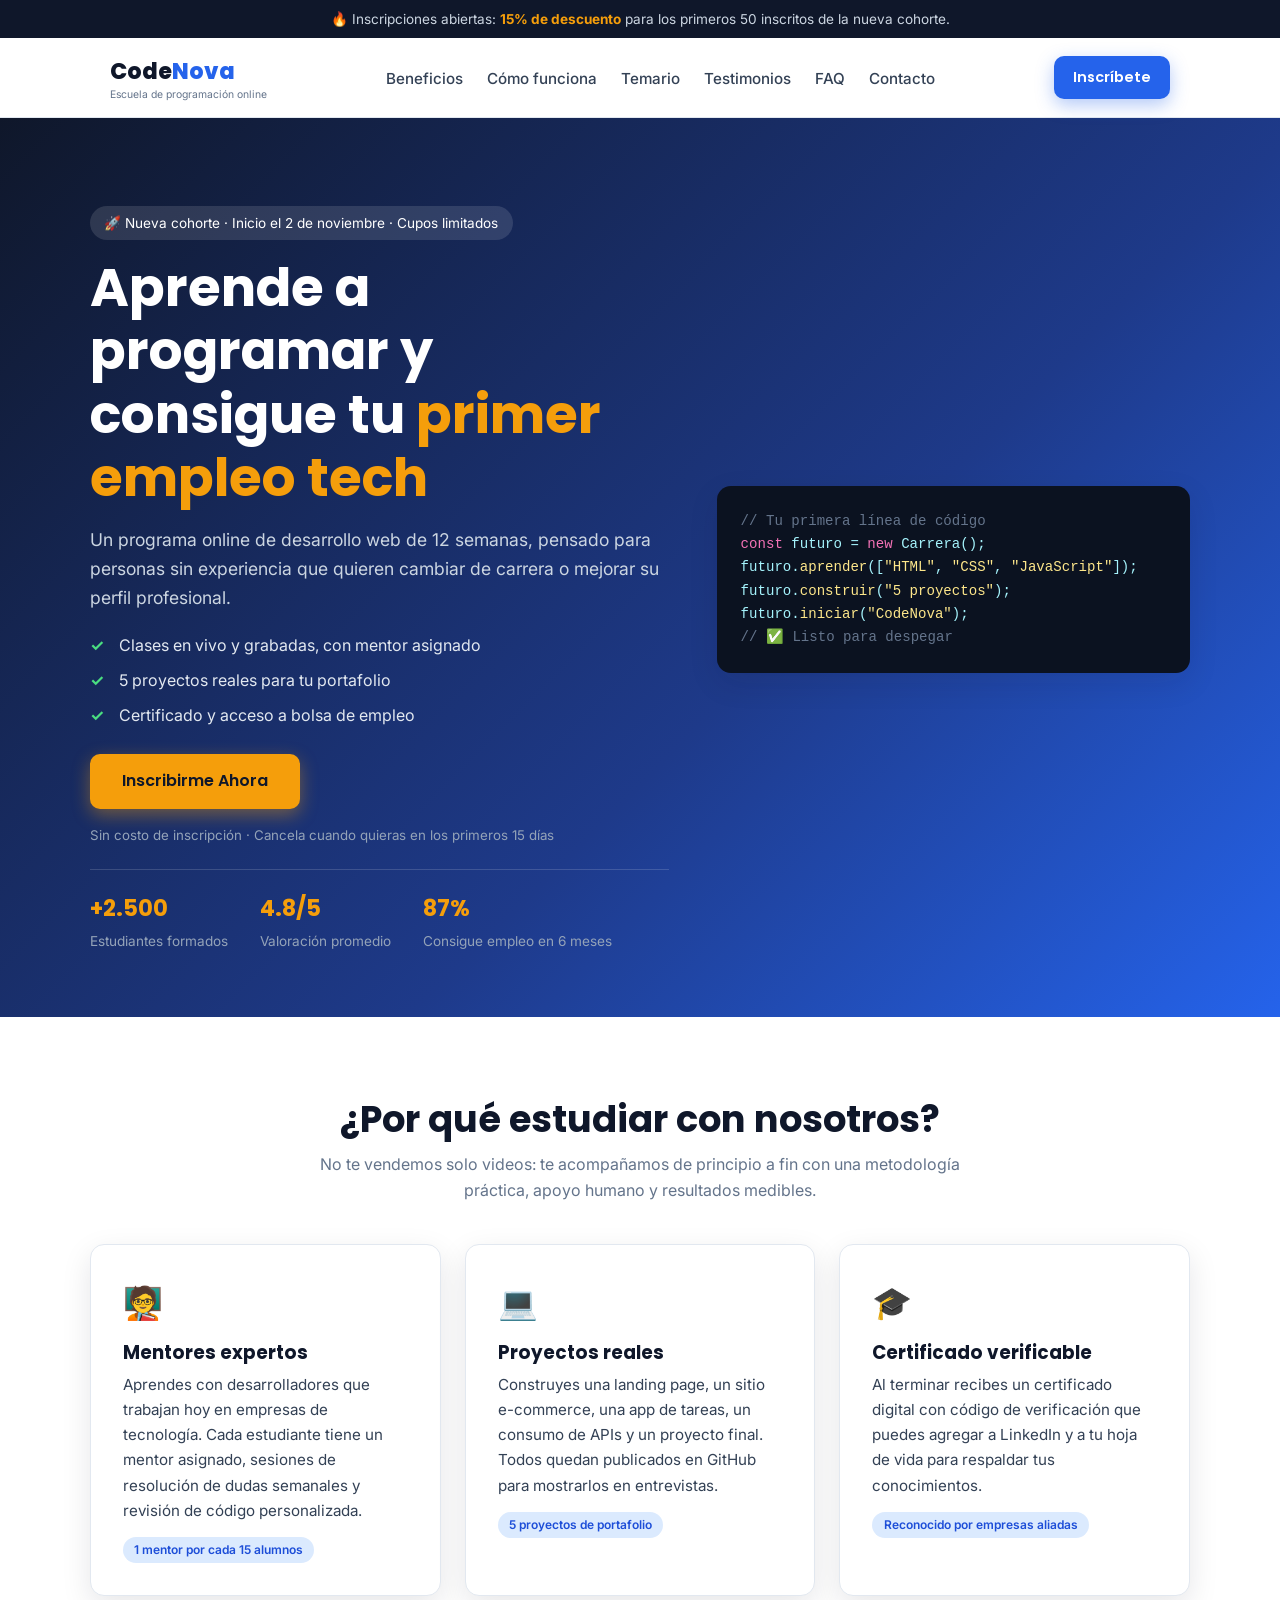
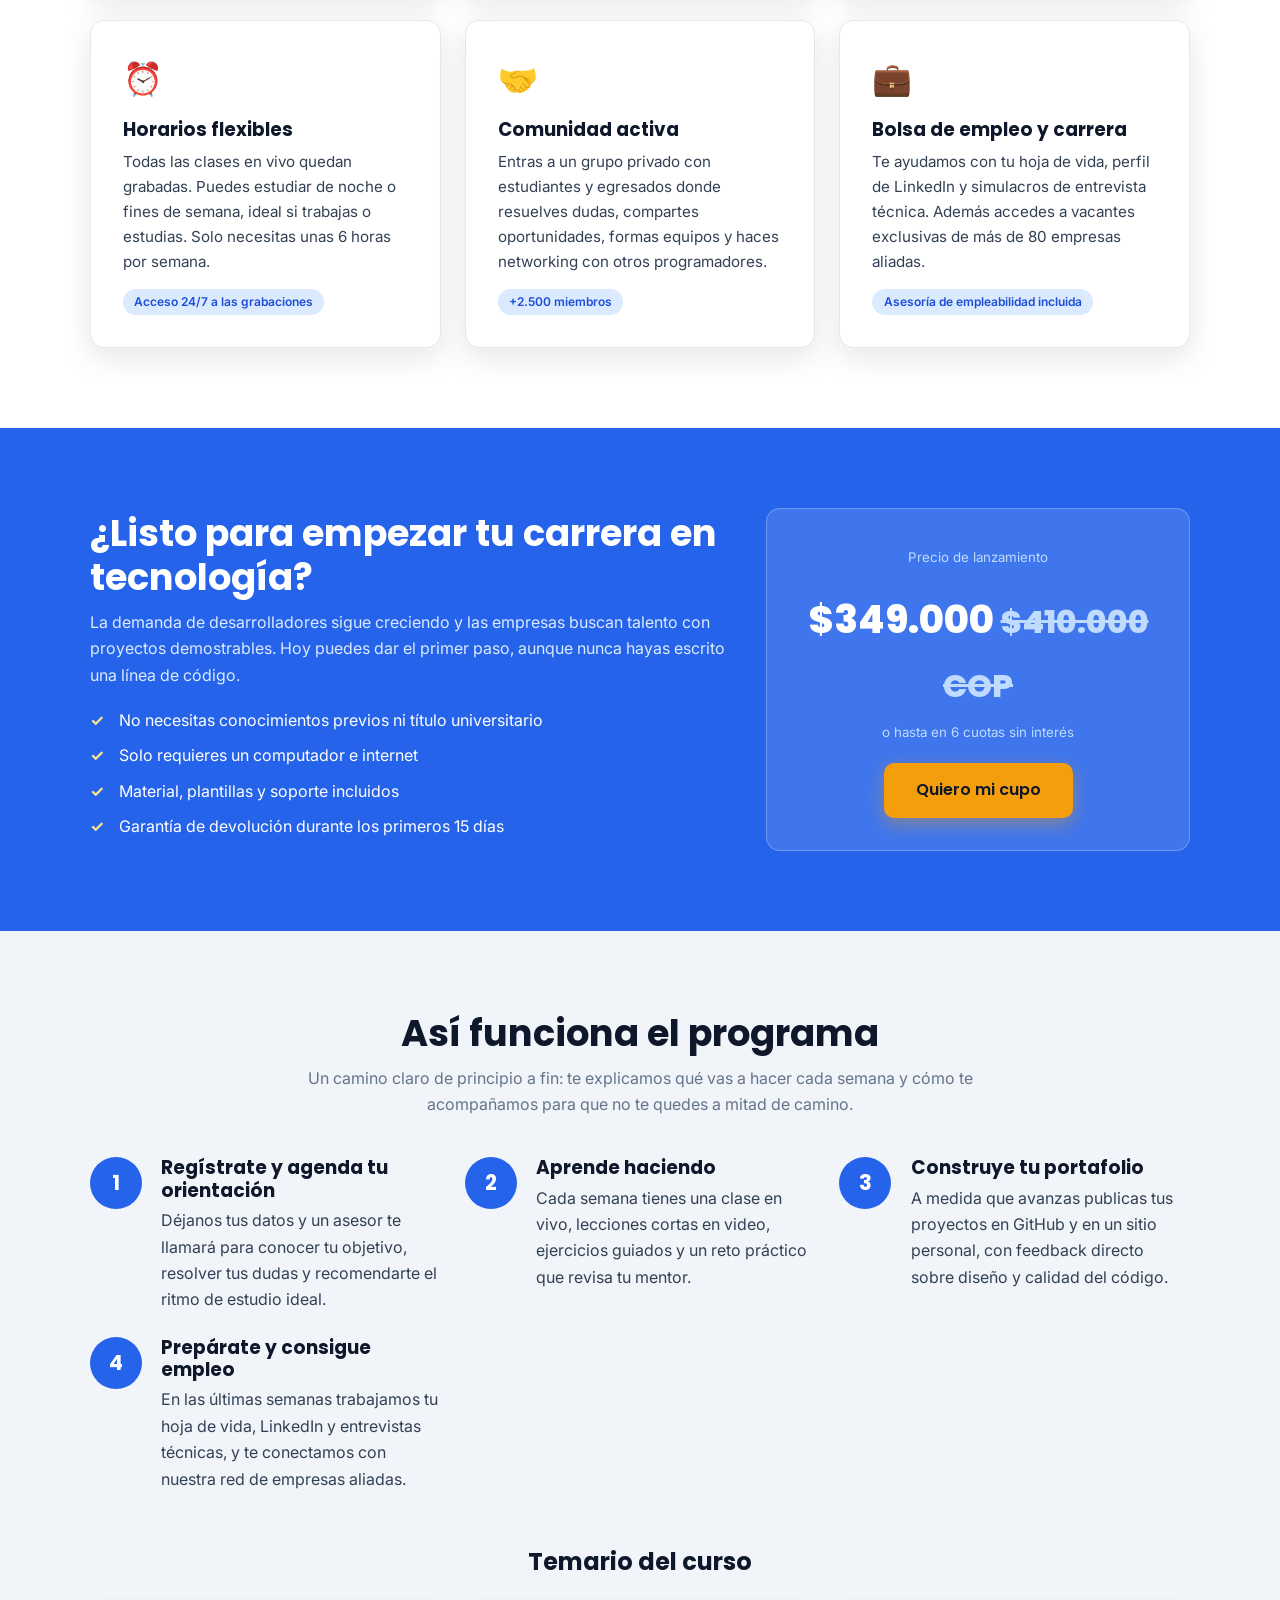
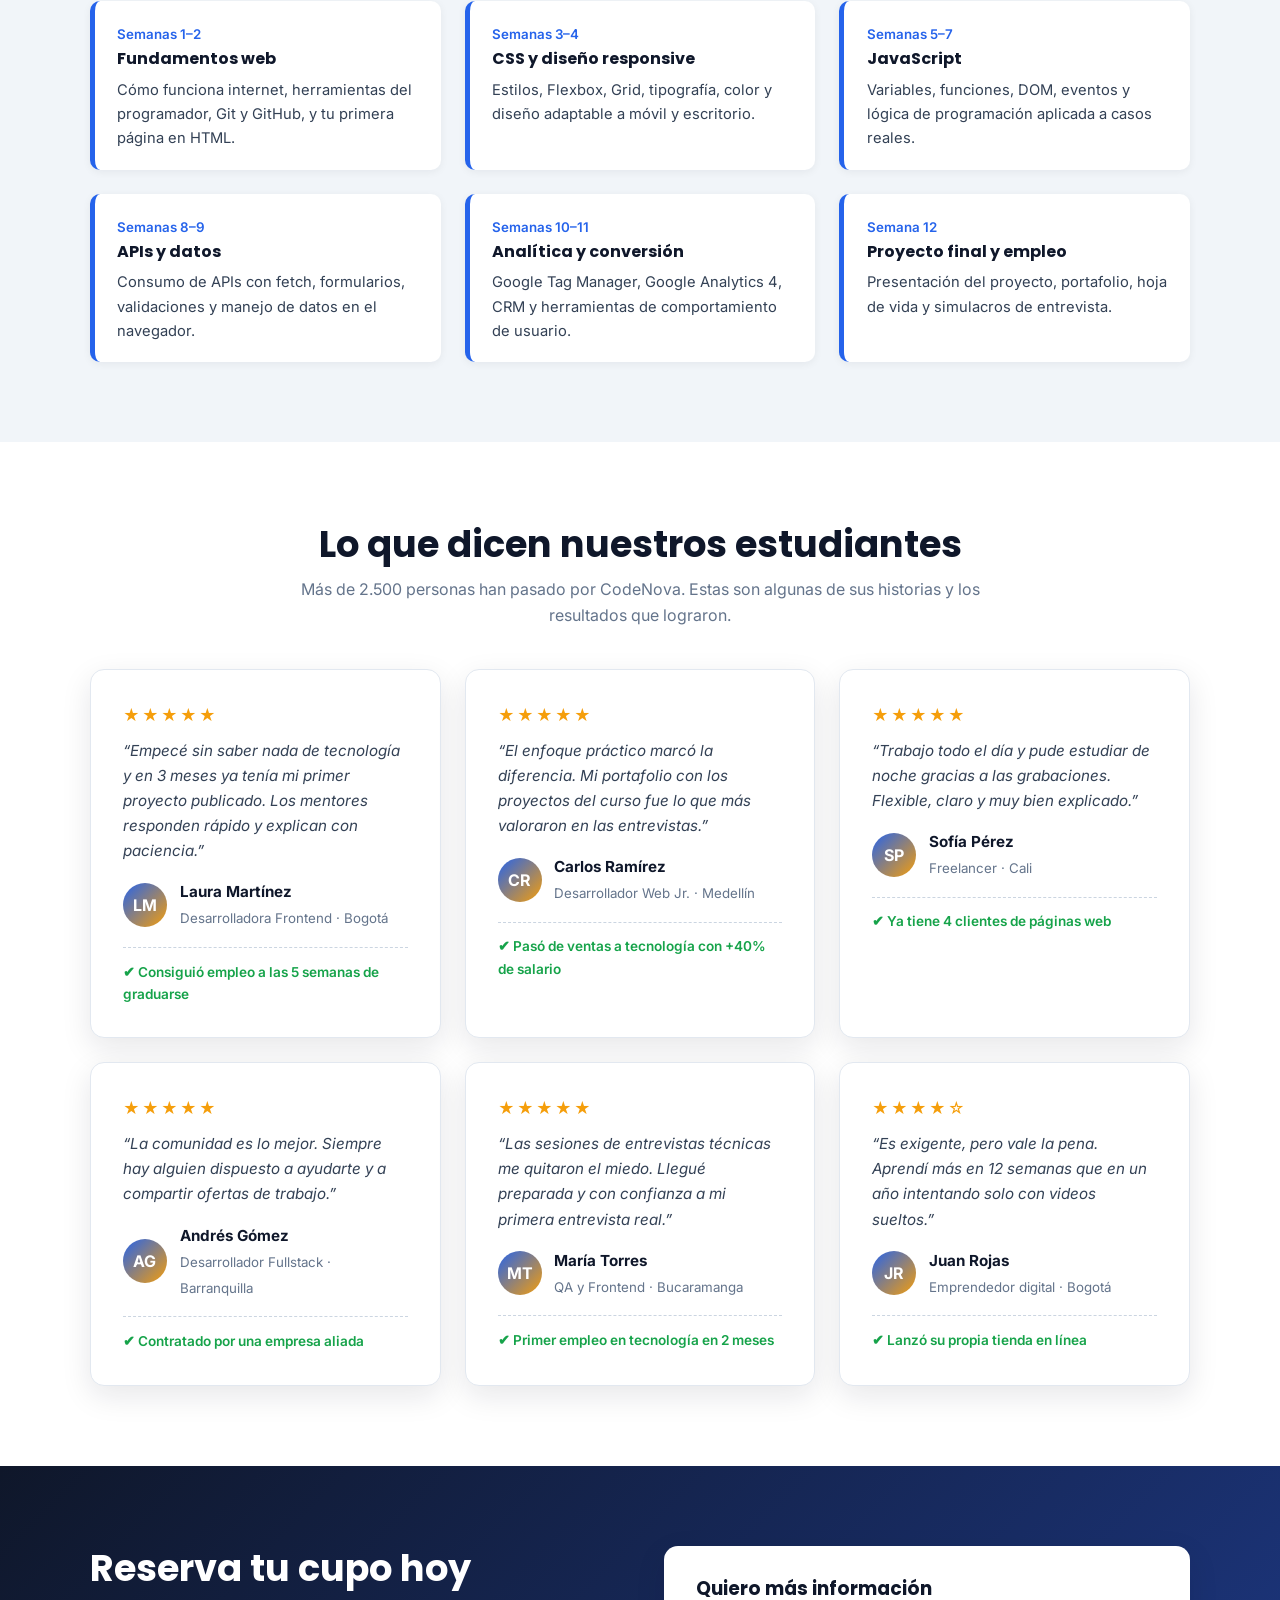
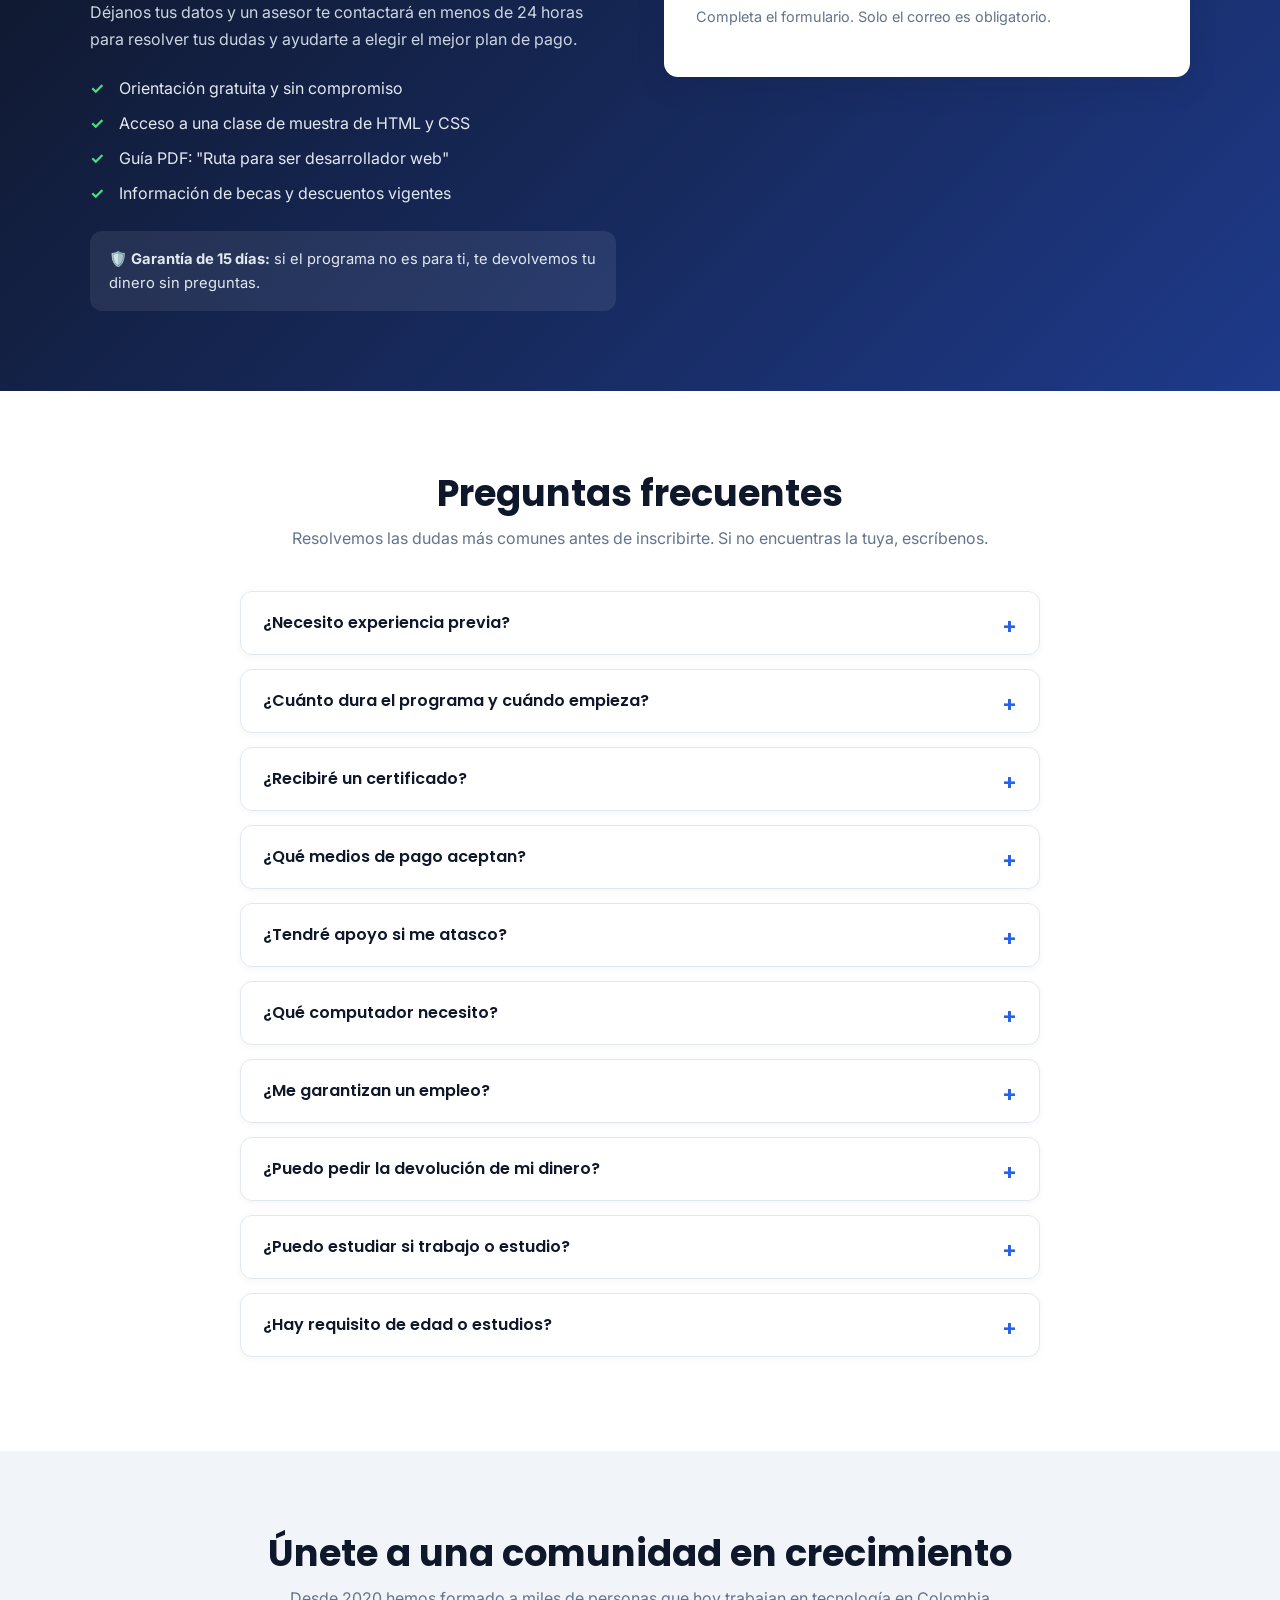
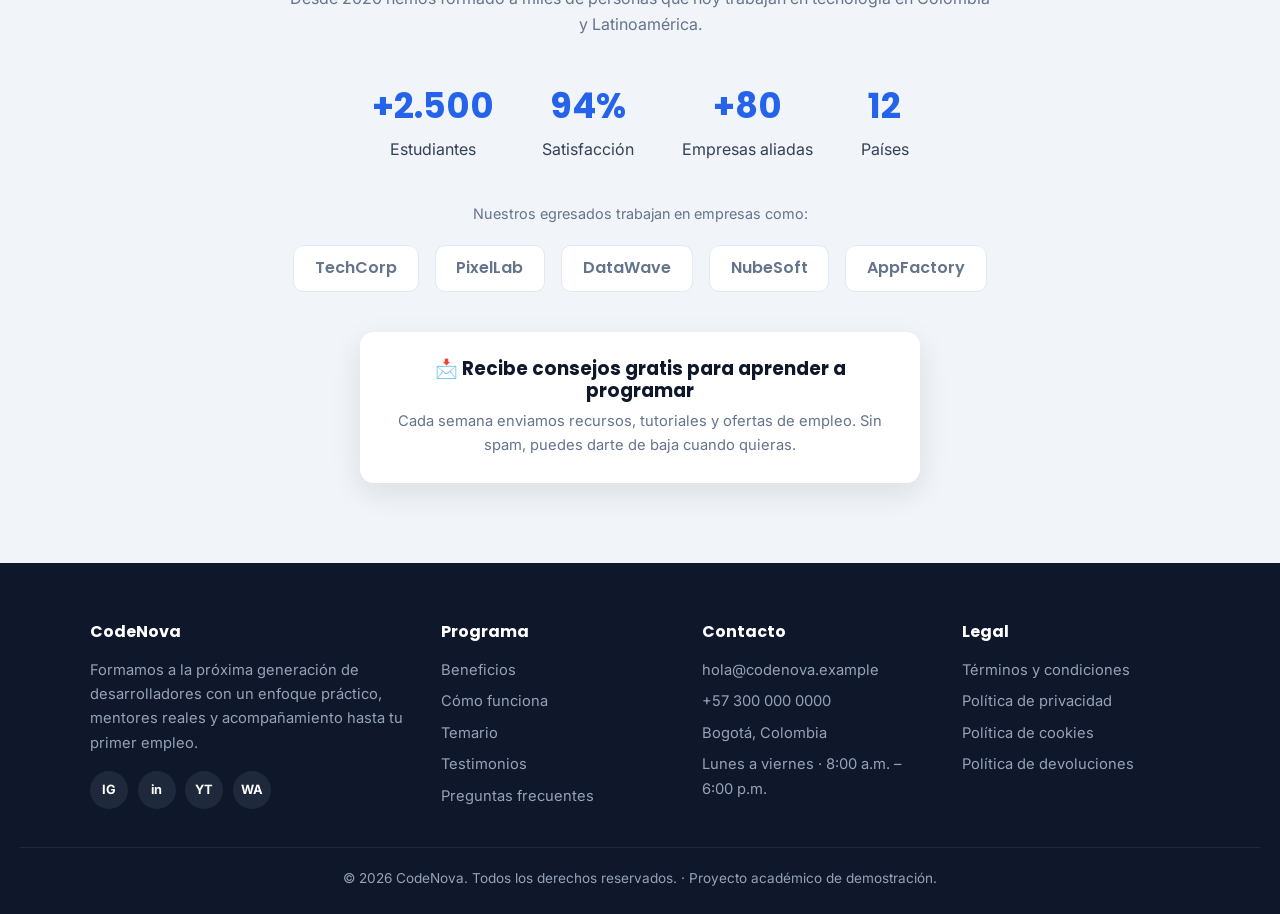
==== index.html @ d142eb0a "Base" ====
<!DOCTYPE html>
<html lang="es">
<head>
  <!-- 1) GTM: pega aquí el bloque <script> de Google Tag Manager (lo más alto del <head>) -->
  <!-- Google Tag Manager -->
  <script>(function(w,d,s,l,i){w[l]=w[l]||[];w[l].push({'gtm.start':
  new Date().getTime(),event:'gtm.js'});var f=d.getElementsByTagName(s)[0],
  j=d.createElement(s),dl=l!='dataLayer'?'&l='+l:'';j.async=true;j.src=
  'https://www.googletagmanager.com/gtm.js?id='+i+dl;f.parentNode.insertBefore(j,f);
  })(window,document,'script','dataLayer','GTM-XXXXXXX');</script>
  <!-- End Google Tag Manager -->

  <meta charset="UTF-8">
  <meta name="viewport" content="width=device-width, initial-scale=1.0">
  <title>CodeNova | Aprende a programar desde cero</title>
  <meta name="description" content="Curso online de programación web de 12 semanas con proyectos reales, mentores en vivo, certificado y bolsa de empleo. Inscríbete hoy.">
  <link rel="preconnect" href="https://fonts.googleapis.com">
  <link rel="preconnect" href="https://fonts.gstatic.com" crossorigin>
  <link href="https://fonts.googleapis.com/css2?family=Poppins:wght@400;600;700;800&family=Inter:wght@400;500&display=swap" rel="stylesheet">

  <link rel="stylesheet" href="css/style.css">
</head>
<body>
  <!-- 2) GTM: pega aquí el bloque <noscript> justo después de abrir <body> -->
  <!-- Google Tag Manager (noscript) -->
  <noscript><iframe src="https://www.googletagmanager.com/ns.html?id=GTM-XXXXXXX"
  height="0" width="0" style="display:none;visibility:hidden"></iframe></noscript>
  <!-- End Google Tag Manager (noscript) -->

  <div class="topbar">🔥 Inscripciones abiertas: <b>15% de descuento</b> para los primeros 50 inscritos de la nueva cohorte.</div>

  <!-- ============ 1. HEADER ============ -->
  <header>
    <div class="nav">
      <a href="#inicio" class="logo">Code<span>Nova</span><small>Escuela de programación online</small></a>
      <nav aria-label="Principal">
        <ul>
          <li><a href="#beneficios" data-nav="beneficios">Beneficios</a></li>
          <li><a href="#como-funciona" data-nav="como-funciona">Cómo funciona</a></li>
          <li><a href="#temario" data-nav="temario">Temario</a></li>
          <li><a href="#testimonios" data-nav="testimonios">Testimonios</a></li>
          <li><a href="#faq" data-nav="faq">FAQ</a></li>
          <li><a href="#contacto" data-nav="contacto">Contacto</a></li>
        </ul>
      </nav>
      <a href="#registro" class="btn" style="padding:.6rem 1.2rem;font-size:.9rem" data-nav="header-cta">Inscríbete</a>
    </div>
  </header>

  <main>
    <!-- ============ 2. HERO ============ -->
    <section class="hero" id="inicio">
      <div class="container">
        <div>
          <span class="badge">🚀 Nueva cohorte · Inicio el 2 de noviembre · Cupos limitados</span>
          <h1>Aprende a programar y consigue tu <em>primer empleo tech</em></h1>
          <p>Un programa online de desarrollo web de 12 semanas, pensado para personas sin experiencia que quieren cambiar de carrera o mejorar su perfil profesional.</p>
          <ul class="checks">
            <li>Clases en vivo y grabadas, con mentor asignado</li>
            <li>5 proyectos reales para tu portafolio</li>
            <li>Certificado y acceso a bolsa de empleo</li>
          </ul>
          <div class="hero-actions">
            <a href="#registro" id="btn-cta-principal" class="btn alt">Inscribirme Ahora</a>
            <small>Sin costo de inscripción · Cancela cuando quieras en los primeros 15 días</small>
          </div>
          <div class="hero-stats">
            <div><b>+2.500</b><span>Estudiantes formados</span></div>
            <div><b>4.8/5</b><span>Valoración promedio</span></div>
            <div><b>87%</b><span>Consigue empleo en 6 meses</span></div>
          </div>
        </div>
        <div class="code-card" aria-hidden="true">
          <span class="c">// Tu primera línea de código</span><br>
          <span class="k">const</span> futuro = <span class="k">new</span> Carrera();<br>
          futuro.<span class="s">aprender</span>([<span class="s">"HTML"</span>, <span class="s">"CSS"</span>, <span class="s">"JavaScript"</span>]);<br>
          futuro.<span class="s">construir</span>(<span class="s">"5 proyectos"</span>);<br>
          futuro.<span class="s">iniciar</span>(<span class="s">"CodeNova"</span>);<br>
          <span class="c">// ✅ Listo para despegar</span>
        </div>
      </div>
    </section>

    <!-- ============ 3. BENEFICIOS ============ -->
    <section id="beneficios">
      <div class="container">
        <h2>¿Por qué estudiar con nosotros?</h2>
        <p class="sub">No te vendemos solo videos: te acompañamos de principio a fin con una metodología práctica, apoyo humano y resultados medibles.</p>
        <div class="grid g3">
          <div class="card"><div class="ico">🧑‍🏫</div><h3>Mentores expertos</h3><p>Aprendes con desarrolladores que trabajan hoy en empresas de tecnología. Cada estudiante tiene un mentor asignado, sesiones de resolución de dudas semanales y revisión de código personalizada.</p><span class="tag">1 mentor por cada 15 alumnos</span></div>
          <div class="card"><div class="ico">💻</div><h3>Proyectos reales</h3><p>Construyes una landing page, un sitio e-commerce, una app de tareas, un consumo de APIs y un proyecto final. Todos quedan publicados en GitHub para mostrarlos en entrevistas.</p><span class="tag">5 proyectos de portafolio</span></div>
          <div class="card"><div class="ico">🎓</div><h3>Certificado verificable</h3><p>Al terminar recibes un certificado digital con código de verificación que puedes agregar a LinkedIn y a tu hoja de vida para respaldar tus conocimientos.</p><span class="tag">Reconocido por empresas aliadas</span></div>
          <div class="card"><div class="ico">⏰</div><h3>Horarios flexibles</h3><p>Todas las clases en vivo quedan grabadas. Puedes estudiar de noche o fines de semana, ideal si trabajas o estudias. Solo necesitas unas 6 horas por semana.</p><span class="tag">Acceso 24/7 a las grabaciones</span></div>
          <div class="card"><div class="ico">🤝</div><h3>Comunidad activa</h3><p>Entras a un grupo privado con estudiantes y egresados donde resuelves dudas, compartes oportunidades, formas equipos y haces networking con otros programadores.</p><span class="tag">+2.500 miembros</span></div>
          <div class="card"><div class="ico">💼</div><h3>Bolsa de empleo y carrera</h3><p>Te ayudamos con tu hoja de vida, perfil de LinkedIn y simulacros de entrevista técnica. Además accedes a vacantes exclusivas de más de 80 empresas aliadas.</p><span class="tag">Asesoría de empleabilidad incluida</span></div>
        </div>
      </div>
    </section>

    <!-- ============ 4. CTA ============ -->
    <section class="cta" id="cta-1">
      <div class="container">
        <div>
          <h2>¿Listo para empezar tu carrera en tecnología?</h2>
          <p>La demanda de desarrolladores sigue creciendo y las empresas buscan talento con proyectos demostrables. Hoy puedes dar el primer paso, aunque nunca hayas escrito una línea de código.</p>
          <ul class="checks">
            <li>No necesitas conocimientos previos ni título universitario</li>
            <li>Solo requieres un computador e internet</li>
            <li>Material, plantillas y soporte incluidos</li>
            <li>Garantía de devolución durante los primeros 15 días</li>
          </ul>
        </div>
        <div class="cta-box">
          <small>Precio de lanzamiento</small>
          <div class="price">$349.000 <small style="display:inline"><s>$410.000 COP</s></small></div>
          <small>o hasta en 6 cuotas sin interés</small>
          <a href="#registro" id="btn-cta-secundario" class="btn alt">Quiero mi cupo</a>
        </div>
      </div>
    </section>

    <!-- ============ 5. EXPLICACIÓN ============ -->
    <section class="steps" id="como-funciona">
      <div class="container">
        <h2>Así funciona el programa</h2>
        <p class="sub">Un camino claro de principio a fin: te explicamos qué vas a hacer cada semana y cómo te acompañamos para que no te quedes a mitad de camino.</p>
        <div class="grid g2">
          <div class="step"><div class="num">1</div><div><h3>Regístrate y agenda tu orientación</h3><p>Déjanos tus datos y un asesor te llamará para conocer tu objetivo, resolver tus dudas y recomendarte el ritmo de estudio ideal.</p></div></div>
          <div class="step"><div class="num">2</div><div><h3>Aprende haciendo</h3><p>Cada semana tienes una clase en vivo, lecciones cortas en video, ejercicios guiados y un reto práctico que revisa tu mentor.</p></div></div>
          <div class="step"><div class="num">3</div><div><h3>Construye tu portafolio</h3><p>A medida que avanzas publicas tus proyectos en GitHub y en un sitio personal, con feedback directo sobre diseño y calidad del código.</p></div></div>
          <div class="step"><div class="num">4</div><div><h3>Prepárate y consigue empleo</h3><p>En las últimas semanas trabajamos tu hoja de vida, LinkedIn y entrevistas técnicas, y te conectamos con nuestra red de empresas aliadas.</p></div></div>
        </div>

        <div class="temario" id="temario">
          <h3>Temario del curso</h3>
          <div class="grid g3">
            <div class="mod"><small>Semanas 1–2</small><h4>Fundamentos web</h4><p>Cómo funciona internet, herramientas del programador, Git y GitHub, y tu primera página en HTML.</p></div>
            <div class="mod"><small>Semanas 3–4</small><h4>CSS y diseño responsive</h4><p>Estilos, Flexbox, Grid, tipografía, color y diseño adaptable a móvil y escritorio.</p></div>
            <div class="mod"><small>Semanas 5–7</small><h4>JavaScript</h4><p>Variables, funciones, DOM, eventos y lógica de programación aplicada a casos reales.</p></div>
            <div class="mod"><small>Semanas 8–9</small><h4>APIs y datos</h4><p>Consumo de APIs con fetch, formularios, validaciones y manejo de datos en el navegador.</p></div>
            <div class="mod"><small>Semanas 10–11</small><h4>Analítica y conversión</h4><p>Google Tag Manager, Google Analytics 4, CRM y herramientas de comportamiento de usuario.</p></div>
            <div class="mod"><small>Semana 12</small><h4>Proyecto final y empleo</h4><p>Presentación del proyecto, portafolio, hoja de vida y simulacros de entrevista.</p></div>
          </div>
        </div>
      </div>
    </section>

    <!-- ============ 6. TESTIMONIOS ============ -->
    <section id="testimonios">
      <div class="container">
        <h2>Lo que dicen nuestros estudiantes</h2>
        <p class="sub">Más de 2.500 personas han pasado por CodeNova. Estas son algunas de sus historias y los resultados que lograron.</p>
        <div class="grid g3">
          <div class="card"><div class="stars">★★★★★</div><p class="quote">“Empecé sin saber nada de tecnología y en 3 meses ya tenía mi primer proyecto publicado. Los mentores responden rápido y explican con paciencia.”</p>
            <div class="who"><div class="avatar">LM</div><div><strong>Laura Martínez</strong><small>Desarrolladora Frontend · Bogotá</small></div></div><div class="result">✔ Consiguió empleo a las 5 semanas de graduarse</div></div>
          <div class="card"><div class="stars">★★★★★</div><p class="quote">“El enfoque práctico marcó la diferencia. Mi portafolio con los proyectos del curso fue lo que más valoraron en las entrevistas.”</p>
            <div class="who"><div class="avatar">CR</div><div><strong>Carlos Ramírez</strong><small>Desarrollador Web Jr. · Medellín</small></div></div><div class="result">✔ Pasó de ventas a tecnología con +40% de salario</div></div>
          <div class="card"><div class="stars">★★★★★</div><p class="quote">“Trabajo todo el día y pude estudiar de noche gracias a las grabaciones. Flexible, claro y muy bien explicado.”</p>
            <div class="who"><div class="avatar">SP</div><div><strong>Sofía Pérez</strong><small>Freelancer · Cali</small></div></div><div class="result">✔ Ya tiene 4 clientes de páginas web</div></div>
          <div class="card"><div class="stars">★★★★★</div><p class="quote">“La comunidad es lo mejor. Siempre hay alguien dispuesto a ayudarte y a compartir ofertas de trabajo.”</p>
            <div class="who"><div class="avatar">AG</div><div><strong>Andrés Gómez</strong><small>Desarrollador Fullstack · Barranquilla</small></div></div><div class="result">✔ Contratado por una empresa aliada</div></div>
          <div class="card"><div class="stars">★★★★★</div><p class="quote">“Las sesiones de entrevistas técnicas me quitaron el miedo. Llegué preparada y con confianza a mi primera entrevista real.”</p>
            <div class="who"><div class="avatar">MT</div><div><strong>María Torres</strong><small>QA y Frontend · Bucaramanga</small></div></div><div class="result">✔ Primer empleo en tecnología en 2 meses</div></div>
          <div class="card"><div class="stars">★★★★☆</div><p class="quote">“Es exigente, pero vale la pena. Aprendí más en 12 semanas que en un año intentando solo con videos sueltos.”</p>
            <div class="who"><div class="avatar">JR</div><div><strong>Juan Rojas</strong><small>Emprendedor digital · Bogotá</small></div></div><div class="result">✔ Lanzó su propia tienda en línea</div></div>
        </div>
      </div>
    </section>

    <!-- ============ 7. CTA 2 + FORMULARIO HUBSPOT ============ -->
    <section class="cta2" id="registro">
      <div class="container">
        <div>
          <h2>Reserva tu cupo hoy</h2>
          <p class="lead">Déjanos tus datos y un asesor te contactará en menos de 24 horas para resolver tus dudas y ayudarte a elegir el mejor plan de pago.</p>
          <ul class="checks">
            <li>Orientación gratuita y sin compromiso</li>
            <li>Acceso a una clase de muestra de HTML y CSS</li>
            <li>Guía PDF: "Ruta para ser desarrollador web"</li>
            <li>Información de becas y descuentos vigentes</li>
          </ul>
          <div class="guarantee">🛡️ <b>Garantía de 15 días:</b> si el programa no es para ti, te devolvemos tu dinero sin preguntas.</div>
        </div>
        <div class="form-box">
          <h3>Quiero más información</h3>
          <p>Completa el formulario. Solo el correo es obligatorio.</p>
          <!-- 3) HUBSPOT: reemplaza portalId y formId (o pega aquí tu código de inserción) -->
          <script charset="utf-8" type="text/javascript" src="//js.hsforms.net/forms/embed/v2.js"></script>
          <script>
            hbspt.forms.create({
              region: "na1",            // cámbialo si tu código de HubSpot dice otra región (ej. na2, eu1)
              portalId: "TU_PORTAL_ID",
              formId: "TU_FORM_ID"
            });
          </script>
        </div>
      </div>
    </section>

    <!-- ============ 8. FAQ ============ -->
    <section id="faq">
      <div class="container">
        <h2>Preguntas frecuentes</h2>
        <p class="sub">Resolvemos las dudas más comunes antes de inscribirte. Si no encuentras la tuya, escríbenos.</p>
        <div class="faq-wrap">
          <details data-faq="requisitos"><summary>¿Necesito experiencia previa?</summary><p>No. El programa empieza desde cero y avanza de forma progresiva. Solo necesitas ganas de aprender, un computador con internet y dedicar unas 6 horas por semana.</p></details>
          <details data-faq="duracion"><summary>¿Cuánto dura el programa y cuándo empieza?</summary><p>Dura 12 semanas. La nueva cohorte inicia el 2 de noviembre y las clases en vivo son entre semana en la noche, con grabación disponible por si no puedes asistir.</p></details>
          <details data-faq="certificado"><summary>¿Recibiré un certificado?</summary><p>Sí. Al completar los proyectos y el trabajo final recibirás un certificado digital con código de verificación, que puedes compartir en LinkedIn.</p></details>
          <details data-faq="pagos"><summary>¿Qué medios de pago aceptan?</summary><p>Tarjeta de crédito o débito, transferencia bancaria y plataformas de pago locales. Puedes pagar de contado o hasta en 6 cuotas sin interés.</p></details>
          <details data-faq="soporte"><summary>¿Tendré apoyo si me atasco?</summary><p>Claro. Cuentas con mentorías en vivo, un canal de chat con respuesta en menos de 24 horas y la comunidad de estudiantes para resolver dudas.</p></details>
          <details data-faq="equipo"><summary>¿Qué computador necesito?</summary><p>Cualquier computador con 4 GB de RAM, navegador actualizado e internet estable. Todas las herramientas que usamos son gratuitas.</p></details>
          <details data-faq="empleo"><summary>¿Me garantizan un empleo?</summary><p>No podemos garantizarlo, porque depende de tu esfuerzo y del mercado, pero te damos portafolio, asesoría de hoja de vida, simulacros de entrevista y acceso a vacantes de empresas aliadas. El 87% de nuestros egresados consigue empleo en 6 meses.</p></details>
          <details data-faq="devolucion"><summary>¿Puedo pedir la devolución de mi dinero?</summary><p>Sí. Tienes 15 días desde el inicio del curso para solicitar el reembolso total, sin tener que justificar tu decisión.</p></details>
          <details data-faq="trabajo"><summary>¿Puedo estudiar si trabajo o estudio?</summary><p>Sí. El programa está diseñado para personas ocupadas: las clases quedan grabadas y puedes avanzar a tu ritmo dentro de cada semana.</p></details>
          <details data-faq="edad"><summary>¿Hay requisito de edad o estudios?</summary><p>Debes ser mayor de 16 años. No pedimos título universitario ni bachillerato específico.</p></details>
        </div>
      </div>
    </section>

    <!-- ============ 9. PRE-FOOTER ============ -->
    <section class="prefooter" id="prefooter">
      <div class="container">
        <h2>Únete a una comunidad en crecimiento</h2>
        <p class="sub">Desde 2020 hemos formado a miles de personas que hoy trabajan en tecnología en Colombia y Latinoamérica.</p>
        <div class="stats">
          <div><b>+2.500</b>Estudiantes</div>
          <div><b>94%</b>Satisfacción</div>
          <div><b>+80</b>Empresas aliadas</div>
          <div><b>12</b>Países</div>
        </div>
        <p style="color:#64748b;font-size:.9rem">Nuestros egresados trabajan en empresas como:</p>
        <div class="logos"><span>TechCorp</span><span>PixelLab</span><span>DataWave</span><span>NubeSoft</span><span>AppFactory</span></div>
        <div class="newsletter">
          <h3>📩 Recibe consejos gratis para aprender a programar</h3>
          <p style="font-size:.92rem;color:#64748b">Cada semana enviamos recursos, tutoriales y ofertas de empleo. Sin spam, puedes darte de baja cuando quieras.</p>
        </div>
      </div>
    </section>
  </main>

  <!-- ============ 10. FOOTER ============ -->
  <footer id="contacto">
    <div class="foot">
      <div>
        <h4>CodeNova</h4>
        <p>Formamos a la próxima generación de desarrolladores con un enfoque práctico, mentores reales y acompañamiento hasta tu primer empleo.</p>
        <div class="social"><a href="#" aria-label="Instagram">IG</a><a href="#" aria-label="LinkedIn">in</a><a href="#" aria-label="YouTube">YT</a><a href="#" aria-label="WhatsApp">WA</a></div>
      </div>
      <div><h4>Programa</h4><a href="#beneficios">Beneficios</a><a href="#como-funciona">Cómo funciona</a><a href="#temario">Temario</a><a href="#testimonios">Testimonios</a><a href="#faq">Preguntas frecuentes</a></div>
      <div><h4>Contacto</h4><a href="mailto:hola@codenova.example">hola@codenova.example</a><a href="#">+57 300 000 0000</a><a href="#">Bogotá, Colombia</a><a href="#">Lunes a viernes · 8:00 a.m. – 6:00 p.m.</a></div>
      <div><h4>Legal</h4><a href="#">Términos y condiciones</a><a href="#">Política de privacidad</a><a href="#">Política de cookies</a><a href="#">Política de devoluciones</a></div>
    </div>
    <div class="copy">© 2026 CodeNova. Todos los derechos reservados. · Proyecto académico de demostración.</div>
  </footer>

  <!-- ===== EVENTOS PARA GTM (dataLayer) ===== -->
  <script src="js/main.js"></script>
</body>
</html>
---- css/style.css ----
:root{
  --primary:#2563eb; --primary-dark:#1d4ed8; --accent:#f59e0b;
  --dark:#0f172a; --text:#334155; --light:#f1f5f9; --white:#fff;
  --radius:14px; --shadow:0 10px 30px rgba(15,23,42,.10);
}
*{box-sizing:border-box;margin:0;padding:0}
html{scroll-behavior:smooth}
body{font-family:'Inter',sans-serif;color:var(--text);line-height:1.65;background:var(--white)}
h1,h2,h3{font-family:'Poppins',sans-serif;color:var(--dark);line-height:1.2}
h2{font-size:clamp(1.6rem,3vw,2.3rem);text-align:center;margin-bottom:.6rem}
.sub{text-align:center;max-width:700px;margin:0 auto 2.5rem;color:#64748b}
section{padding:5rem 1.25rem}
.container{max-width:1100px;margin:0 auto}
.grid{display:grid;gap:1.5rem}
.g2{grid-template-columns:repeat(auto-fit,minmax(320px,1fr))}
.g3{grid-template-columns:repeat(auto-fit,minmax(260px,1fr))}
.g4{grid-template-columns:repeat(auto-fit,minmax(220px,1fr))}
.btn{display:inline-block;background:var(--primary);color:#fff;font-family:'Poppins',sans-serif;font-weight:600;
  padding:.9rem 2rem;border-radius:10px;text-decoration:none;border:none;cursor:pointer;font-size:1rem;
  box-shadow:0 6px 18px rgba(37,99,235,.35);transition:.2s}
.btn:hover{background:var(--primary-dark);transform:translateY(-2px)}
.btn.alt{background:var(--accent);box-shadow:0 6px 18px rgba(245,158,11,.4);color:var(--dark)}
.checks{list-style:none}
.checks li{padding-left:1.8rem;position:relative;margin-bottom:.55rem}
.checks li::before{content:'✓';position:absolute;left:0;color:#16a34a;font-weight:700}

/* TOPBAR + 1. HEADER */
.topbar{background:var(--dark);color:#cbd5e1;text-align:center;font-size:.85rem;padding:.5rem 1rem}
.topbar b{color:var(--accent)}
header{position:sticky;top:0;z-index:50;background:rgba(255,255,255,.95);backdrop-filter:blur(8px);border-bottom:1px solid #e2e8f0}
.nav{display:flex;align-items:center;justify-content:space-between;max-width:1100px;margin:0 auto;padding:.9rem 1.25rem}
.logo{font-family:'Poppins',sans-serif;font-weight:800;font-size:1.4rem;color:var(--dark);text-decoration:none}
.logo span{color:var(--primary)}
.logo small{display:block;font-family:'Inter',sans-serif;font-weight:400;font-size:.65rem;color:#64748b;margin-top:-4px}
nav ul{display:flex;gap:1.5rem;list-style:none}
nav a{text-decoration:none;color:var(--text);font-weight:500;font-size:.95rem}
nav a:hover{color:var(--primary)}
@media(max-width:860px){nav ul{display:none}}

/* 2. HERO */
.hero{background:linear-gradient(135deg,#0f172a 0%,#1e3a8a 60%,#2563eb 100%);color:#fff;padding:5.5rem 1.25rem 4rem}
.hero .container{display:grid;grid-template-columns:1.1fr .9fr;gap:3rem;align-items:center}
.hero h1{color:#fff;font-size:clamp(2rem,5vw,3.3rem);margin-bottom:1rem}
.hero h1 em{font-style:normal;color:var(--accent)}
.hero p{font-size:1.1rem;color:#cbd5e1;margin-bottom:1.2rem}
.hero .checks li{color:#e2e8f0}.hero .checks li::before{color:#4ade80}
.badge{display:inline-block;background:rgba(255,255,255,.12);padding:.35rem .9rem;border-radius:99px;font-size:.85rem;margin-bottom:1rem}
.hero-actions{display:flex;gap:1rem;align-items:center;flex-wrap:wrap;margin-top:1.6rem}
.hero-actions small{color:#94a3b8}
.code-card{background:#0b1220;border-radius:var(--radius);padding:1.5rem;font-family:monospace;font-size:.88rem;color:#a5f3fc;box-shadow:var(--shadow)}
.code-card .c{color:#64748b}.code-card .k{color:#f472b6}.code-card .s{color:#fde68a}
.hero-stats{display:flex;gap:2rem;flex-wrap:wrap;margin-top:1.4rem;padding-top:1.2rem;border-top:1px solid rgba(255,255,255,.15)}
.hero-stats b{display:block;font-family:'Poppins',sans-serif;font-size:1.4rem;color:var(--accent)}
.hero-stats span{font-size:.85rem;color:#94a3b8}
@media(max-width:860px){.hero .container{grid-template-columns:1fr}}

/* Tarjetas */
.card{background:#fff;border-radius:var(--radius);padding:2rem;box-shadow:var(--shadow);border:1px solid #e2e8f0}
.card .ico{font-size:2rem;margin-bottom:.8rem}
.card h3{margin-bottom:.5rem;font-size:1.15rem}
.card p{font-size:.95rem}
.tag{display:inline-block;background:#dbeafe;color:var(--primary-dark);font-size:.75rem;font-weight:600;padding:.2rem .7rem;border-radius:99px;margin-top:.9rem}

/* 4. CTA */
.cta{background:var(--primary);color:#fff}
.cta .container{display:grid;grid-template-columns:1.2fr .8fr;gap:2.5rem;align-items:center}
.cta h2{color:#fff;text-align:left}.cta p{color:#dbeafe;margin-bottom:1.2rem}
.cta .checks li{color:#fff}.cta .checks li::before{color:#fde68a}
.cta-box{background:rgba(255,255,255,.12);border:1px solid rgba(255,255,255,.25);border-radius:var(--radius);padding:2rem;text-align:center}
.cta-box .price{font-family:'Poppins',sans-serif;font-size:2.4rem;font-weight:800;color:#fff}
.cta-box s{color:#bfdbfe}
.cta-box small{display:block;color:#bfdbfe;margin:.4rem 0 1.2rem}
@media(max-width:860px){.cta .container{grid-template-columns:1fr}}

/* 5. EXPLICACIÓN */
.steps{background:var(--light)}
.step{display:flex;gap:1.2rem;align-items:flex-start}
.num{flex:0 0 52px;height:52px;border-radius:50%;background:var(--primary);color:#fff;display:grid;place-items:center;
  font-family:'Poppins',sans-serif;font-weight:700;font-size:1.3rem}
.step h3{margin-bottom:.3rem}
.temario{margin-top:3.5rem}
.temario h3{text-align:center;font-size:1.5rem;margin-bottom:1.5rem}
.mod{background:#fff;border-left:5px solid var(--primary);border-radius:10px;padding:1.2rem 1.4rem;box-shadow:0 2px 8px rgba(15,23,42,.06)}
.mod h4{font-family:'Poppins',sans-serif;color:var(--dark);margin-bottom:.3rem}
.mod small{color:var(--primary);font-weight:600}
.mod p{font-size:.92rem;margin-top:.3rem}

/* 6. TESTIMONIOS */
.quote{font-style:italic;margin-bottom:1rem}
.stars{color:var(--accent);letter-spacing:2px;margin-bottom:.6rem}
.who{display:flex;align-items:center;gap:.8rem}
.avatar{width:44px;height:44px;border-radius:50%;background:linear-gradient(135deg,var(--primary),var(--accent));display:grid;place-items:center;color:#fff;font-weight:700}
.who strong{display:block;color:var(--dark);font-size:.95rem}.who small{color:#64748b}
.result{margin-top:1rem;padding-top:.8rem;border-top:1px dashed #cbd5e1;font-size:.85rem;color:#16a34a;font-weight:600}

/* 7. CTA 2 + FORMULARIO */
.cta2{background:linear-gradient(135deg,#0f172a,#1e3a8a);color:#fff}
.cta2 .container{display:grid;grid-template-columns:1fr 1fr;gap:3rem;align-items:start}
.cta2 h2{color:#fff;text-align:left}.cta2 .lead{color:#cbd5e1;margin-bottom:1.4rem}
.cta2 .checks li{color:#e2e8f0}.cta2 .checks li::before{color:#4ade80}
.guarantee{margin-top:1.5rem;background:rgba(255,255,255,.08);border-radius:12px;padding:1rem 1.2rem;font-size:.92rem;color:#e2e8f0}
.form-box{background:#fff;border-radius:var(--radius);padding:2rem;box-shadow:var(--shadow);color:var(--text)}
.form-box h3{margin-bottom:.3rem}.form-box>p{font-size:.9rem;margin-bottom:1rem;color:#64748b}
@media(max-width:860px){.cta2 .container{grid-template-columns:1fr}}

/* 8. FAQ */
.faq-wrap{max-width:800px;margin:0 auto}
details{background:#fff;border:1px solid #e2e8f0;border-radius:12px;padding:1.1rem 1.4rem;margin-bottom:.9rem;box-shadow:0 2px 8px rgba(15,23,42,.04)}
summary{cursor:pointer;font-weight:600;color:var(--dark);font-family:'Poppins',sans-serif;list-style:none;padding-right:1.5rem}
summary::-webkit-details-marker{display:none}
summary::after{content:'+';float:right;margin-right:-1.5rem;font-size:1.3rem;color:var(--primary)}
details[open] summary::after{content:'–'}
details p{margin-top:.8rem}

/* 9. PRE-FOOTER */
.prefooter{background:var(--light);text-align:center}
.prefooter .stats{display:flex;justify-content:center;gap:3rem;flex-wrap:wrap;margin-bottom:2.5rem}
.prefooter .stats b{display:block;font-family:'Poppins',sans-serif;font-size:2.2rem;color:var(--primary)}
.logos{display:flex;justify-content:center;gap:1rem;flex-wrap:wrap;margin:1.2rem 0 2.5rem}
.logos span{background:#fff;border:1px solid #e2e8f0;border-radius:10px;padding:.6rem 1.3rem;font-family:'Poppins',sans-serif;font-weight:600;color:#64748b}
.newsletter{max-width:560px;margin:0 auto;background:#fff;border-radius:var(--radius);padding:1.6rem;box-shadow:var(--shadow)}
.newsletter h3{margin-bottom:.4rem;font-size:1.15rem}

/* 10. FOOTER */
footer{background:var(--dark);color:#94a3b8;padding:3.5rem 1.25rem 1.5rem}
.foot{display:grid;grid-template-columns:1.4fr 1fr 1fr 1fr;gap:2rem;max-width:1100px;margin:0 auto 2rem}
footer h4{color:#fff;margin-bottom:.8rem;font-family:'Poppins',sans-serif}
footer p{font-size:.92rem}
footer a{display:block;color:#94a3b8;text-decoration:none;margin-bottom:.45rem;font-size:.92rem}
footer a:hover{color:#fff}
.social{display:flex;gap:.6rem;margin-top:1rem}
.social a{width:38px;height:38px;border-radius:50%;background:#1e293b;display:grid;place-items:center;color:#fff;font-size:.8rem;font-weight:700;margin:0}
.copy{text-align:center;border-top:1px solid #1e293b;padding-top:1.2rem;font-size:.85rem}
@media(max-width:860px){.foot{grid-template-columns:1fr 1fr}}
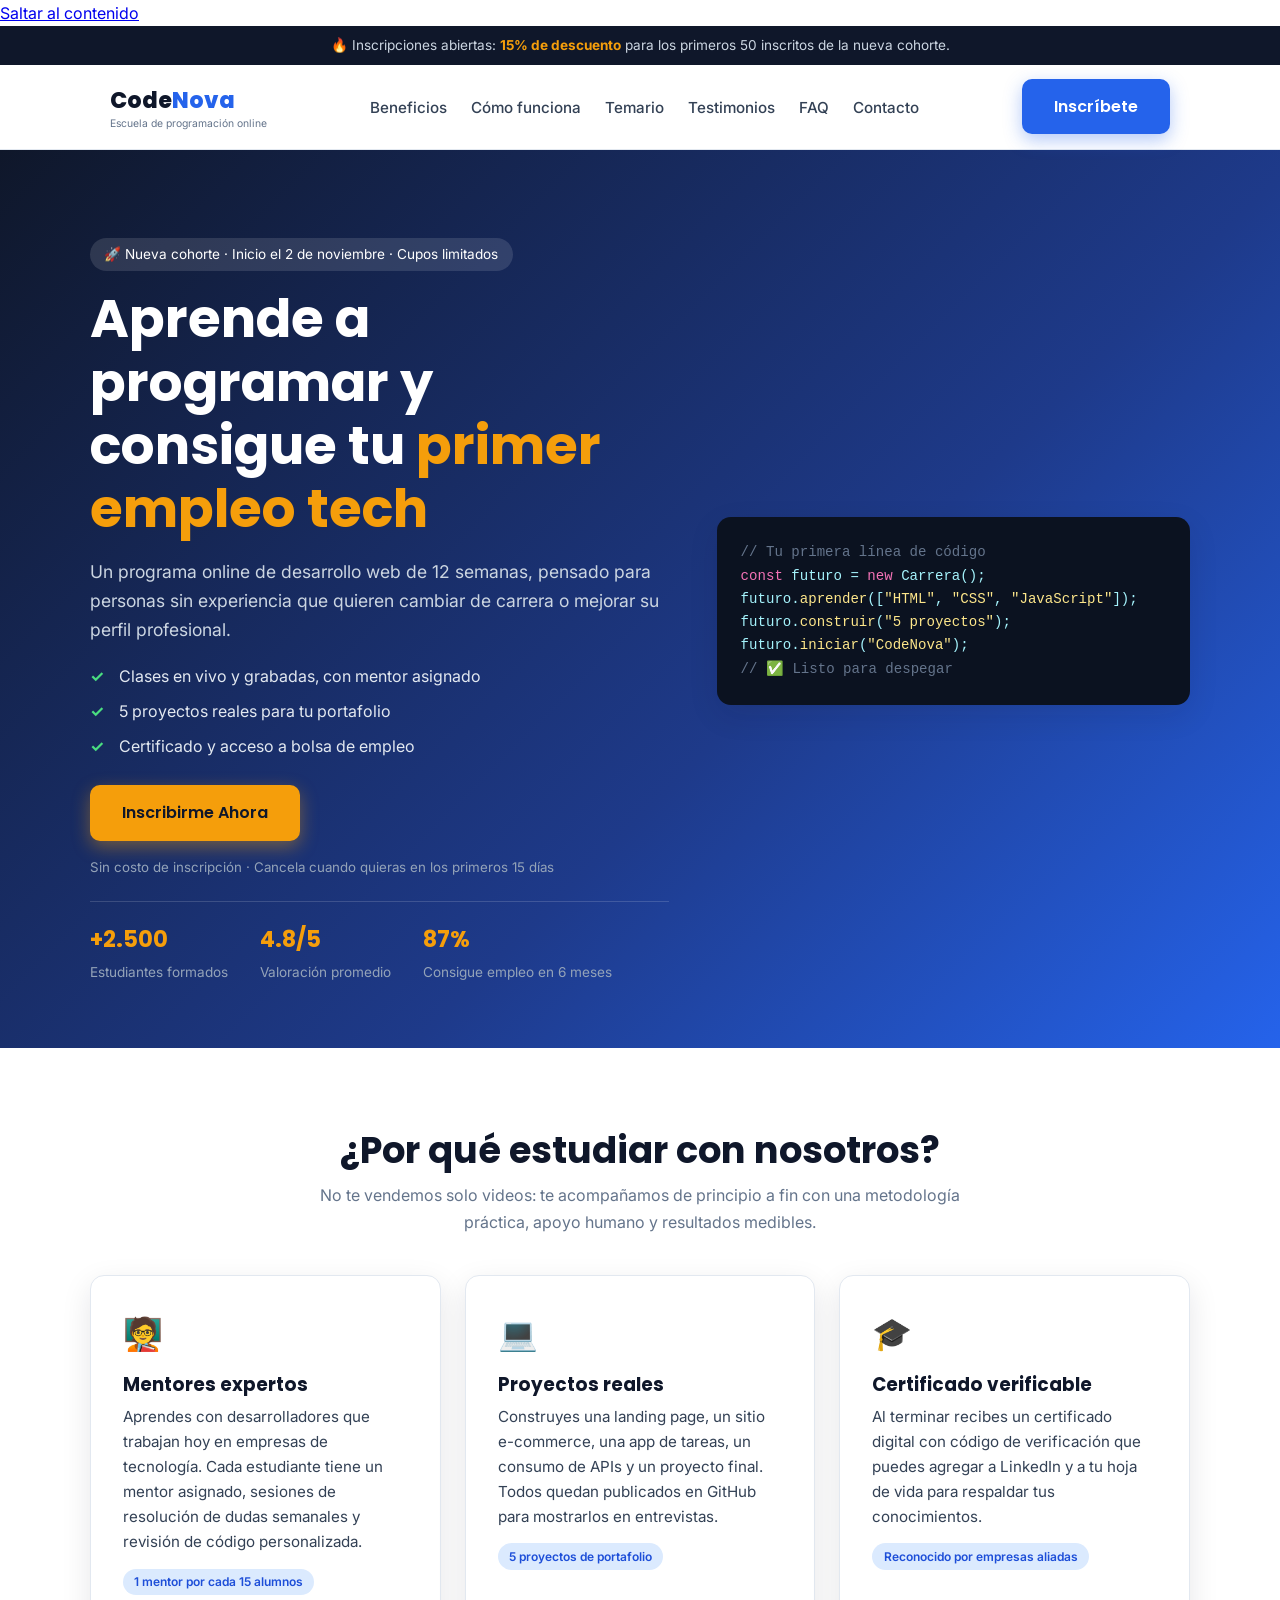
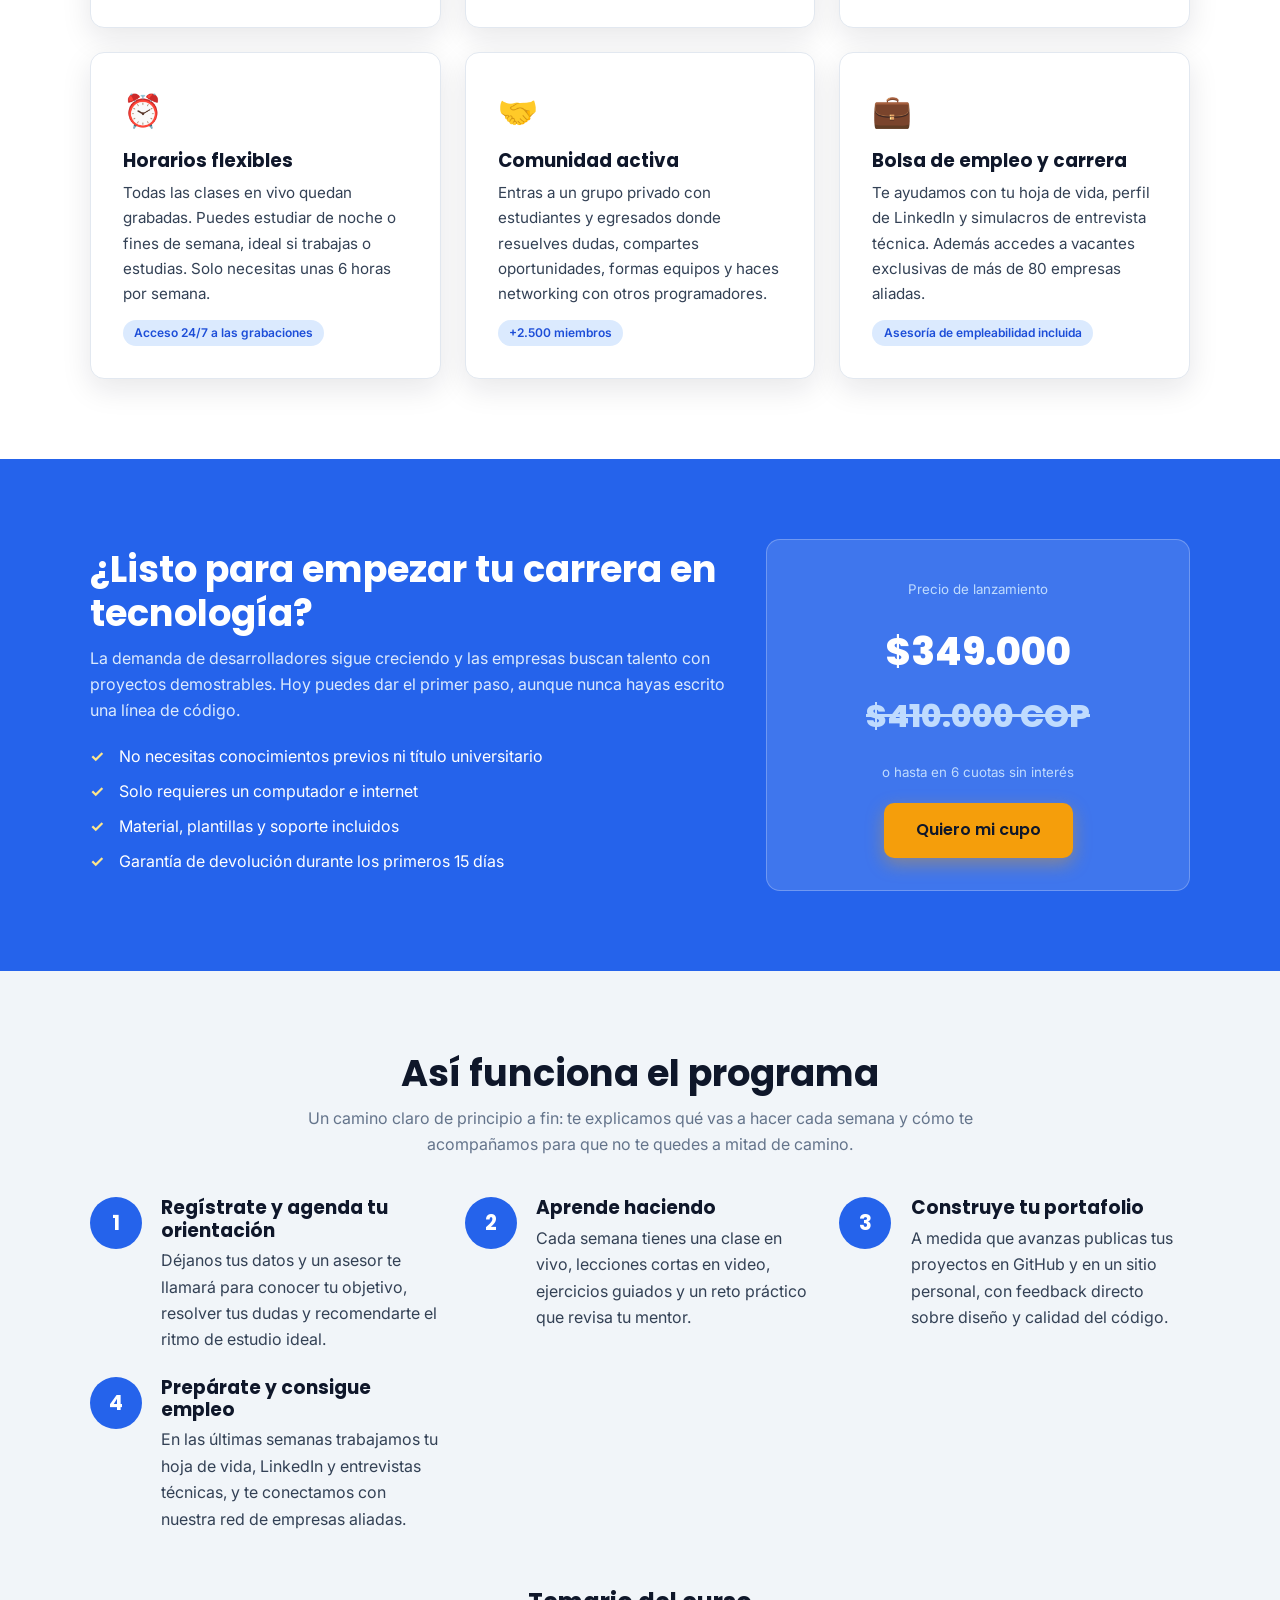
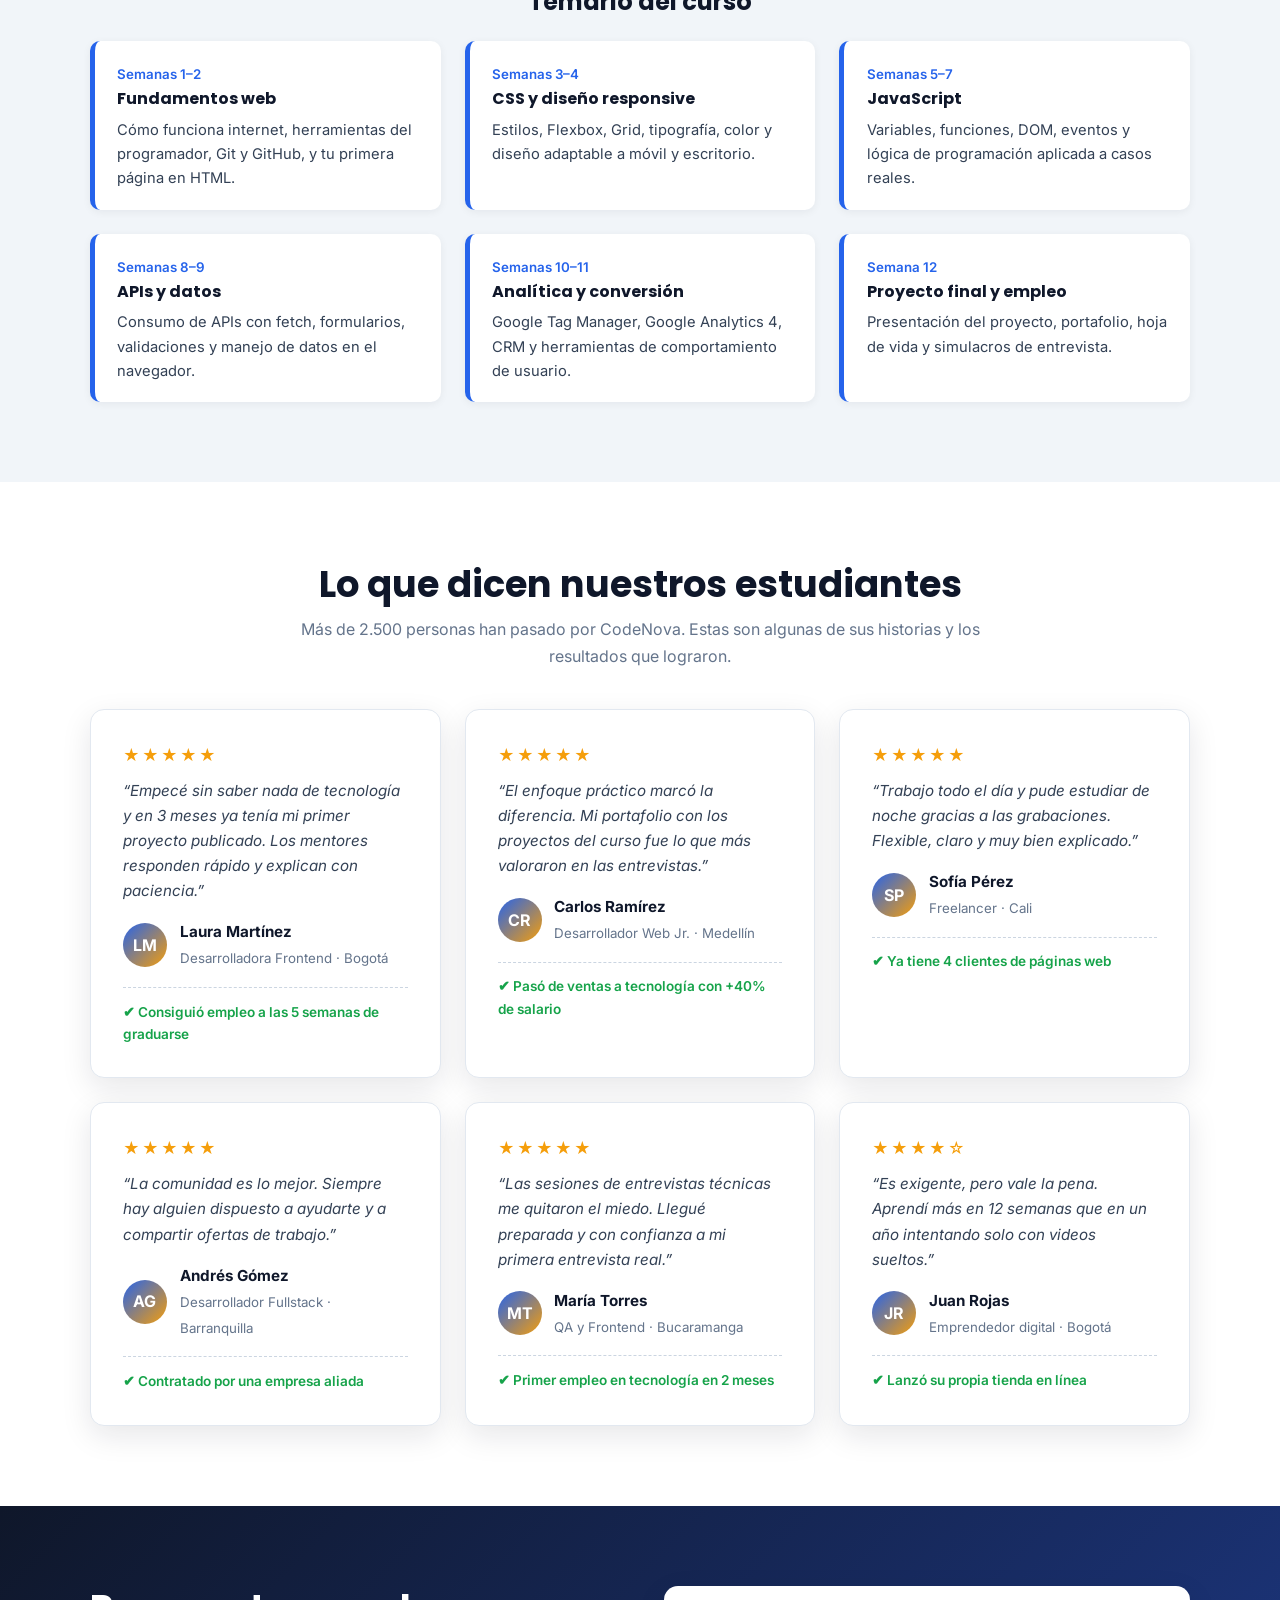
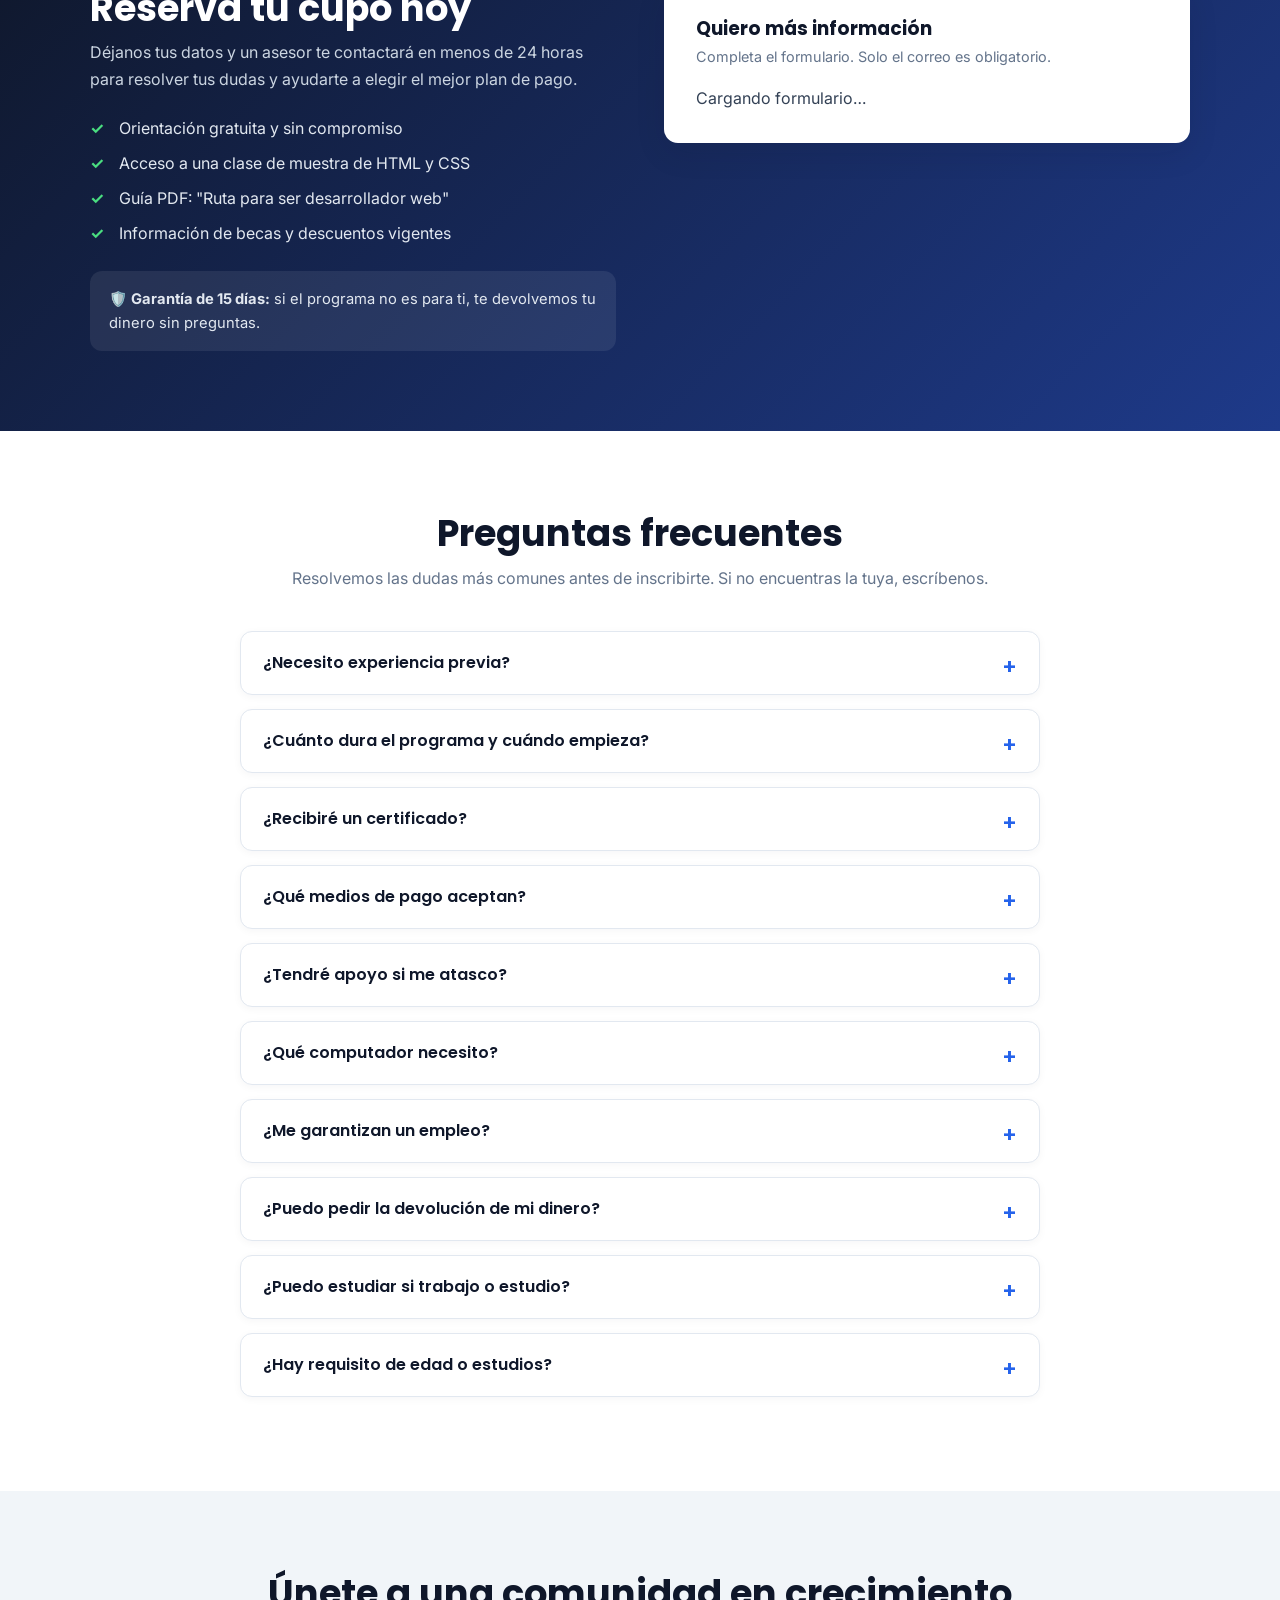
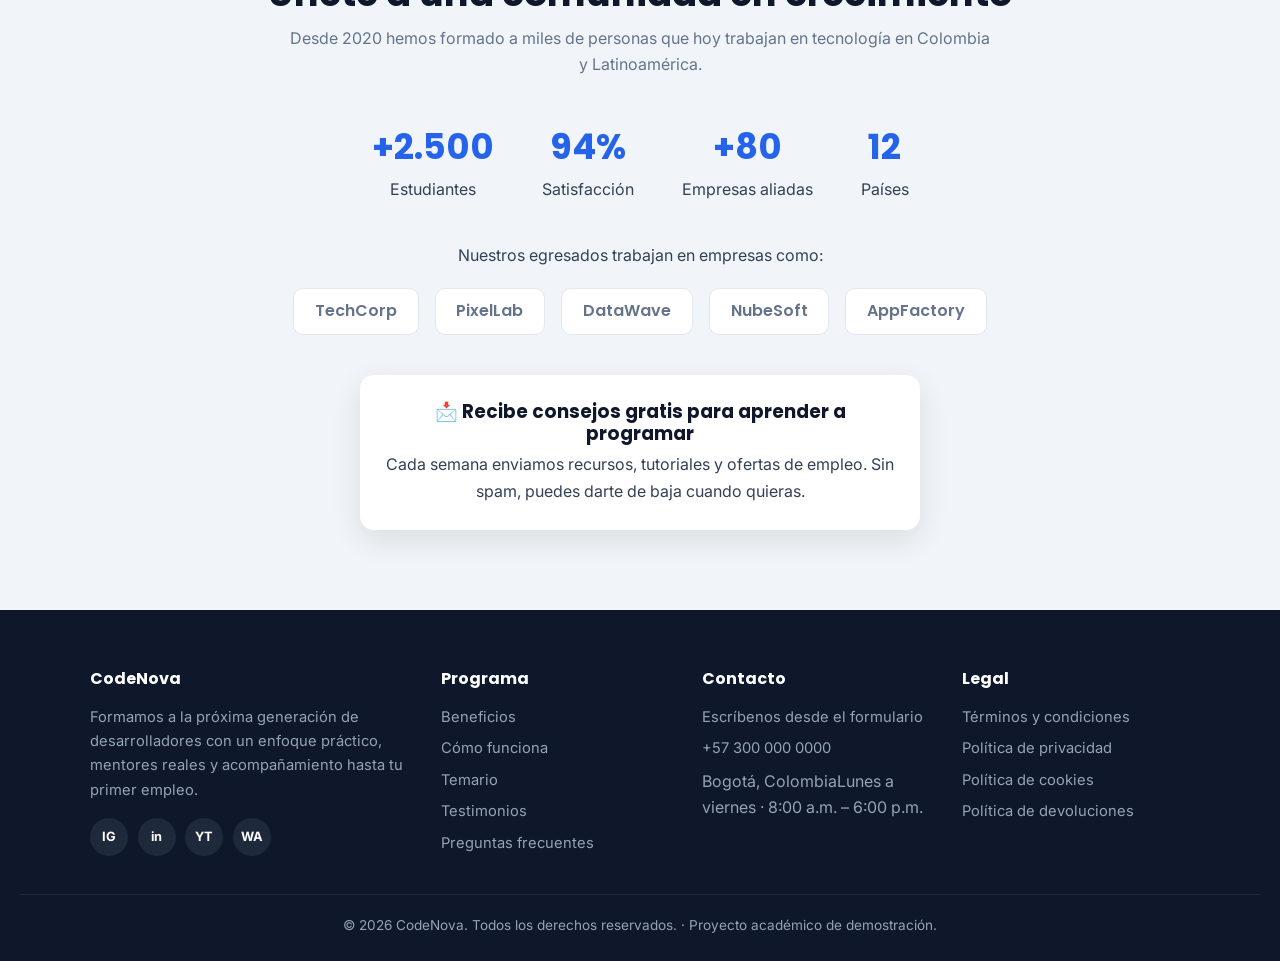
==== commit 1c01a3c0: "Add files via upload" ====
--- a/index.html
+++ b/index.html
@@ -1,31 +1,218 @@
 <!DOCTYPE html>
 <html lang="es">
 <head>
-  <!-- 1) GTM: pega aquí el bloque <script> de Google Tag Manager (lo más alto del <head>) -->
-  <!-- Google Tag Manager -->
-  <script>(function(w,d,s,l,i){w[l]=w[l]||[];w[l].push({'gtm.start':
-  new Date().getTime(),event:'gtm.js'});var f=d.getElementsByTagName(s)[0],
-  j=d.createElement(s),dl=l!='dataLayer'?'&l='+l:'';j.async=true;j.src=
-  'https://www.googletagmanager.com/gtm.js?id='+i+dl;f.parentNode.insertBefore(j,f);
-  })(window,document,'script','dataLayer','GTM-XXXXXXX');</script>
-  <!-- End Google Tag Manager -->
-
   <meta charset="UTF-8">
   <meta name="viewport" content="width=device-width, initial-scale=1.0">
   <title>CodeNova | Aprende a programar desde cero</title>
   <meta name="description" content="Curso online de programación web de 12 semanas con proyectos reales, mentores en vivo, certificado y bolsa de empleo. Inscríbete hoy.">
+  <meta name="robots" content="index, follow, max-image-preview:large">
+  <meta name="author" content="CodeNova">
+  <meta name="theme-color" content="#2563eb">
+  <link rel="canonical" href="https://1014739596.github.io/lading-page-project/">
+  <link rel="alternate" hreflang="es-CO" href="https://1014739596.github.io/lading-page-project/">
+  <link rel="alternate" hreflang="x-default" href="https://1014739596.github.io/lading-page-project/">
+
+  <!-- Iconos -->
+  <link rel="icon" href="favicon.svg" type="image/svg+xml">
+  <link rel="icon" href="img/favicon-32.png" sizes="32x32" type="image/png">
+  <link rel="shortcut icon" href="favicon.ico">
+  <link rel="apple-touch-icon" href="img/apple-touch-icon.png">
+
+  <!-- Open Graph (Facebook, LinkedIn, WhatsApp) -->
+  <meta property="og:type" content="website">
+  <meta property="og:site_name" content="CodeNova">
+  <meta property="og:locale" content="es_CO">
+  <meta property="og:url" content="https://1014739596.github.io/lading-page-project/">
+  <meta property="og:title" content="CodeNova | Aprende a programar desde cero">
+  <meta property="og:description" content="Curso online de programación web de 12 semanas con proyectos reales, mentores en vivo, certificado y bolsa de empleo. Inscríbete hoy.">
+  <meta property="og:image" content="https://1014739596.github.io/lading-page-project/img/og-image.png">
+  <meta property="og:image:width" content="1200">
+  <meta property="og:image:height" content="630">
+  <meta property="og:image:alt" content="CodeNova: aprende a programar y consigue tu primer empleo tech">
+
+  <!-- Twitter / X -->
+  <meta name="twitter:card" content="summary_large_image">
+  <meta name="twitter:title" content="CodeNova | Aprende a programar desde cero">
+  <meta name="twitter:description" content="Curso online de programación web de 12 semanas con proyectos reales, mentores en vivo, certificado y bolsa de empleo. Inscríbete hoy.">
+  <meta name="twitter:image" content="https://1014739596.github.io/lading-page-project/img/og-image.png">
+  <meta name="twitter:image:alt" content="CodeNova: aprende a programar y consigue tu primer empleo tech">
+
+  <!-- Fuentes: no bloquean el render (se aplican con font-display: swap) -->
   <link rel="preconnect" href="https://fonts.googleapis.com">
   <link rel="preconnect" href="https://fonts.gstatic.com" crossorigin>
-  <link href="https://fonts.googleapis.com/css2?family=Poppins:wght@400;600;700;800&family=Inter:wght@400;500&display=swap" rel="stylesheet">
+  <link rel="stylesheet" href="https://fonts.googleapis.com/css2?family=Poppins:wght@600;700;800&amp;family=Inter:wght@400;500;600;700&amp;display=swap" media="print" onload="this.media='all'">
+  <noscript><link rel="stylesheet" href="https://fonts.googleapis.com/css2?family=Poppins:wght@600;700;800&amp;family=Inter:wght@400;500;600;700&amp;display=swap"></noscript>
 
   <link rel="stylesheet" href="css/style.css">
+
+  <!-- Datos estructurados (schema.org) -->
+  <script type="application/ld+json">
+  {
+    "@context": "https://schema.org",
+    "@graph": [
+      {
+        "@type": "EducationalOrganization",
+        "@id": "https://1014739596.github.io/lading-page-project/#organizacion",
+        "name": "CodeNova",
+        "url": "https://1014739596.github.io/lading-page-project/",
+        "description": "Escuela de programación online con programas de desarrollo web, mentores en vivo y bolsa de empleo.",
+        "logo": "https://1014739596.github.io/lading-page-project/img/apple-touch-icon.png",
+        "address": {
+          "@type": "PostalAddress",
+          "addressLocality": "Bogotá",
+          "addressCountry": "CO"
+        }
+      },
+      {
+        "@type": "WebSite",
+        "@id": "https://1014739596.github.io/lading-page-project/#sitio",
+        "url": "https://1014739596.github.io/lading-page-project/",
+        "name": "CodeNova",
+        "inLanguage": "es-CO",
+        "publisher": {
+          "@id": "https://1014739596.github.io/lading-page-project/#organizacion"
+        }
+      },
+      {
+        "@type": "Course",
+        "name": "Programa online de desarrollo web de 12 semanas",
+        "description": "Programa online de desarrollo web de 12 semanas para personas sin experiencia: HTML, CSS y JavaScript, 5 proyectos reales para el portafolio, mentor asignado, certificado y bolsa de empleo.",
+        "url": "https://1014739596.github.io/lading-page-project/",
+        "inLanguage": "es",
+        "educationalLevel": "Principiante",
+        "timeRequired": "P12W",
+        "provider": {
+          "@id": "https://1014739596.github.io/lading-page-project/#organizacion"
+        },
+        "offers": {
+          "@type": "Offer",
+          "price": "349000",
+          "priceCurrency": "COP",
+          "availability": "https://schema.org/InStock",
+          "url": "https://1014739596.github.io/lading-page-project/#registro"
+        },
+        "hasCourseInstance": {
+          "@type": "CourseInstance",
+          "courseMode": "online"
+        }
+      },
+      {
+        "@type": "FAQPage",
+        "mainEntity": [
+          {
+            "@type": "Question",
+            "name": "¿Necesito experiencia previa?",
+            "acceptedAnswer": {
+              "@type": "Answer",
+              "text": "No. El programa empieza desde cero y avanza de forma progresiva. Solo necesitas ganas de aprender, un computador con internet y dedicar unas 6 horas por semana."
+            }
+          },
+          {
+            "@type": "Question",
+            "name": "¿Cuánto dura el programa y cuándo empieza?",
+            "acceptedAnswer": {
+              "@type": "Answer",
+              "text": "Dura 12 semanas. La nueva cohorte inicia el 2 de noviembre y las clases en vivo son entre semana en la noche, con grabación disponible por si no puedes asistir."
+            }
+          },
+          {
+            "@type": "Question",
+            "name": "¿Recibiré un certificado?",
+            "acceptedAnswer": {
+              "@type": "Answer",
+              "text": "Sí. Al completar los proyectos y el trabajo final recibirás un certificado digital con código de verificación, que puedes compartir en LinkedIn."
+            }
+          },
+          {
+            "@type": "Question",
+            "name": "¿Qué medios de pago aceptan?",
+            "acceptedAnswer": {
+              "@type": "Answer",
+              "text": "Tarjeta de crédito o débito, transferencia bancaria y plataformas de pago locales. Puedes pagar de contado o hasta en 6 cuotas sin interés."
+            }
+          },
+          {
+            "@type": "Question",
+            "name": "¿Tendré apoyo si me atasco?",
+            "acceptedAnswer": {
+              "@type": "Answer",
+              "text": "Claro. Cuentas con mentorías en vivo, un canal de chat con respuesta en menos de 24 horas y la comunidad de estudiantes para resolver dudas."
+            }
+          },
+          {
+            "@type": "Question",
+            "name": "¿Qué computador necesito?",
+            "acceptedAnswer": {
+              "@type": "Answer",
+              "text": "Cualquier computador con 4 GB de RAM, navegador actualizado e internet estable. Todas las herramientas que usamos son gratuitas."
+            }
+          },
+          {
+            "@type": "Question",
+            "name": "¿Me garantizan un empleo?",
+            "acceptedAnswer": {
+              "@type": "Answer",
+              "text": "No podemos garantizarlo, porque depende de tu esfuerzo y del mercado, pero te damos portafolio, asesoría de hoja de vida, simulacros de entrevista y acceso a vacantes de empresas aliadas. El 87% de nuestros egresados consigue empleo en 6 meses."
+            }
+          },
+          {
+            "@type": "Question",
+            "name": "¿Puedo pedir la devolución de mi dinero?",
+            "acceptedAnswer": {
+              "@type": "Answer",
+              "text": "Sí. Tienes 15 días desde el inicio del curso para solicitar el reembolso total, sin tener que justificar tu decisión."
+            }
+          },
+          {
+            "@type": "Question",
+            "name": "¿Puedo estudiar si trabajo o estudio?",
+            "acceptedAnswer": {
+              "@type": "Answer",
+              "text": "Sí. El programa está diseñado para personas ocupadas: las clases quedan grabadas y puedes avanzar a tu ritmo dentro de cada semana."
+            }
+          },
+          {
+            "@type": "Question",
+            "name": "¿Hay requisito de edad o estudios?",
+            "acceptedAnswer": {
+              "@type": "Answer",
+              "text": "Debes ser mayor de 16 años. No pedimos título universitario ni bachillerato específico."
+            }
+          }
+        ]
+      }
+    ]
+  }
+  </script>
+
+  <!-- Google Tag Manager: se carga con la primera interacción del usuario (o 5 s después del load) para no frenar la carga -->
+  <script>
+    window.dataLayer = window.dataLayer || [];
+    (function () {
+      var cargado = false;
+      function cargarGTM() {
+        if (cargado) return;
+        cargado = true;
+        (function(w,d,s,l,i){w[l]=w[l]||[];w[l].push({'gtm.start':
+        new Date().getTime(),event:'gtm.js'});var f=d.getElementsByTagName(s)[0],
+        j=d.createElement(s),dl=l!='dataLayer'?'&l='+l:'';j.async=true;j.src=
+        'https://www.googletagmanager.com/gtm.js?id='+i+dl;f.parentNode.insertBefore(j,f);
+        })(window,document,'script','dataLayer','GTM-KZ4HS8SS');
+      }
+      ['pointerdown','keydown','scroll','touchstart'].forEach(function (ev) {
+        window.addEventListener(ev, cargarGTM, {once:true, passive:true});
+      });
+      window.addEventListener('load', function () { setTimeout(cargarGTM, 5000); });
+    })();
+  </script>
+  <!-- End Google Tag Manager -->
 </head>
 <body>
-  <!-- 2) GTM: pega aquí el bloque <noscript> justo después de abrir <body> -->
   <!-- Google Tag Manager (noscript) -->
-  <noscript><iframe src="https://www.googletagmanager.com/ns.html?id=GTM-XXXXXXX"
-  height="0" width="0" style="display:none;visibility:hidden"></iframe></noscript>
+  <noscript><iframe src="https://www.googletagmanager.com/ns.html?id=GTM-KZ4HS8SS" height="0" width="0" hidden title="Google Tag Manager"></iframe></noscript>
   <!-- End Google Tag Manager (noscript) -->
+
+  <a class="skip-link" href="#contenido">Saltar al contenido</a>
 
   <div class="topbar">🔥 Inscripciones abiertas: <b>15% de descuento</b> para los primeros 50 inscritos de la nueva cohorte.</div>
 
@@ -43,11 +230,11 @@
           <li><a href="#contacto" data-nav="contacto">Contacto</a></li>
         </ul>
       </nav>
-      <a href="#registro" class="btn" style="padding:.6rem 1.2rem;font-size:.9rem" data-nav="header-cta">Inscríbete</a>
+      <a href="#registro" class="btn btn-sm" data-nav="header-cta">Inscríbete</a>
     </div>
   </header>
 
-  <main>
+  <main id="contenido">
     <!-- ============ 2. HERO ============ -->
     <section class="hero" id="inicio">
       <div class="container">
@@ -87,12 +274,12 @@
         <h2>¿Por qué estudiar con nosotros?</h2>
         <p class="sub">No te vendemos solo videos: te acompañamos de principio a fin con una metodología práctica, apoyo humano y resultados medibles.</p>
         <div class="grid g3">
-          <div class="card"><div class="ico">🧑‍🏫</div><h3>Mentores expertos</h3><p>Aprendes con desarrolladores que trabajan hoy en empresas de tecnología. Cada estudiante tiene un mentor asignado, sesiones de resolución de dudas semanales y revisión de código personalizada.</p><span class="tag">1 mentor por cada 15 alumnos</span></div>
-          <div class="card"><div class="ico">💻</div><h3>Proyectos reales</h3><p>Construyes una landing page, un sitio e-commerce, una app de tareas, un consumo de APIs y un proyecto final. Todos quedan publicados en GitHub para mostrarlos en entrevistas.</p><span class="tag">5 proyectos de portafolio</span></div>
-          <div class="card"><div class="ico">🎓</div><h3>Certificado verificable</h3><p>Al terminar recibes un certificado digital con código de verificación que puedes agregar a LinkedIn y a tu hoja de vida para respaldar tus conocimientos.</p><span class="tag">Reconocido por empresas aliadas</span></div>
-          <div class="card"><div class="ico">⏰</div><h3>Horarios flexibles</h3><p>Todas las clases en vivo quedan grabadas. Puedes estudiar de noche o fines de semana, ideal si trabajas o estudias. Solo necesitas unas 6 horas por semana.</p><span class="tag">Acceso 24/7 a las grabaciones</span></div>
-          <div class="card"><div class="ico">🤝</div><h3>Comunidad activa</h3><p>Entras a un grupo privado con estudiantes y egresados donde resuelves dudas, compartes oportunidades, formas equipos y haces networking con otros programadores.</p><span class="tag">+2.500 miembros</span></div>
-          <div class="card"><div class="ico">💼</div><h3>Bolsa de empleo y carrera</h3><p>Te ayudamos con tu hoja de vida, perfil de LinkedIn y simulacros de entrevista técnica. Además accedes a vacantes exclusivas de más de 80 empresas aliadas.</p><span class="tag">Asesoría de empleabilidad incluida</span></div>
+          <div class="card"><div class="ico" aria-hidden="true">🧑‍🏫</div><h3>Mentores expertos</h3><p>Aprendes con desarrolladores que trabajan hoy en empresas de tecnología. Cada estudiante tiene un mentor asignado, sesiones de resolución de dudas semanales y revisión de código personalizada.</p><span class="tag">1 mentor por cada 15 alumnos</span></div>
+          <div class="card"><div class="ico" aria-hidden="true">💻</div><h3>Proyectos reales</h3><p>Construyes una landing page, un sitio e-commerce, una app de tareas, un consumo de APIs y un proyecto final. Todos quedan publicados en GitHub para mostrarlos en entrevistas.</p><span class="tag">5 proyectos de portafolio</span></div>
+          <div class="card"><div class="ico" aria-hidden="true">🎓</div><h3>Certificado verificable</h3><p>Al terminar recibes un certificado digital con código de verificación que puedes agregar a LinkedIn y a tu hoja de vida para respaldar tus conocimientos.</p><span class="tag">Reconocido por empresas aliadas</span></div>
+          <div class="card"><div class="ico" aria-hidden="true">⏰</div><h3>Horarios flexibles</h3><p>Todas las clases en vivo quedan grabadas. Puedes estudiar de noche o fines de semana, ideal si trabajas o estudias. Solo necesitas unas 6 horas por semana.</p><span class="tag">Acceso 24/7 a las grabaciones</span></div>
+          <div class="card"><div class="ico" aria-hidden="true">🤝</div><h3>Comunidad activa</h3><p>Entras a un grupo privado con estudiantes y egresados donde resuelves dudas, compartes oportunidades, formas equipos y haces networking con otros programadores.</p><span class="tag">+2.500 miembros</span></div>
+          <div class="card"><div class="ico" aria-hidden="true">💼</div><h3>Bolsa de empleo y carrera</h3><p>Te ayudamos con tu hoja de vida, perfil de LinkedIn y simulacros de entrevista técnica. Además accedes a vacantes exclusivas de más de 80 empresas aliadas.</p><span class="tag">Asesoría de empleabilidad incluida</span></div>
         </div>
       </div>
     </section>
@@ -112,7 +299,7 @@
         </div>
         <div class="cta-box">
           <small>Precio de lanzamiento</small>
-          <div class="price">$349.000 <small style="display:inline"><s>$410.000 COP</s></small></div>
+          <div class="price">$349.000 <small class="old-price"><s>$410.000 COP</s></small></div>
           <small>o hasta en 6 cuotas sin interés</small>
           <a href="#registro" id="btn-cta-secundario" class="btn alt">Quiero mi cupo</a>
         </div>
@@ -151,17 +338,17 @@
         <h2>Lo que dicen nuestros estudiantes</h2>
         <p class="sub">Más de 2.500 personas han pasado por CodeNova. Estas son algunas de sus historias y los resultados que lograron.</p>
         <div class="grid g3">
-          <div class="card"><div class="stars">★★★★★</div><p class="quote">“Empecé sin saber nada de tecnología y en 3 meses ya tenía mi primer proyecto publicado. Los mentores responden rápido y explican con paciencia.”</p>
+          <div class="card"><div class="stars" role="img" aria-label="5 de 5 estrellas">★★★★★</div><p class="quote">“Empecé sin saber nada de tecnología y en 3 meses ya tenía mi primer proyecto publicado. Los mentores responden rápido y explican con paciencia.”</p>
             <div class="who"><div class="avatar">LM</div><div><strong>Laura Martínez</strong><small>Desarrolladora Frontend · Bogotá</small></div></div><div class="result">✔ Consiguió empleo a las 5 semanas de graduarse</div></div>
-          <div class="card"><div class="stars">★★★★★</div><p class="quote">“El enfoque práctico marcó la diferencia. Mi portafolio con los proyectos del curso fue lo que más valoraron en las entrevistas.”</p>
+          <div class="card"><div class="stars" role="img" aria-label="5 de 5 estrellas">★★★★★</div><p class="quote">“El enfoque práctico marcó la diferencia. Mi portafolio con los proyectos del curso fue lo que más valoraron en las entrevistas.”</p>
             <div class="who"><div class="avatar">CR</div><div><strong>Carlos Ramírez</strong><small>Desarrollador Web Jr. · Medellín</small></div></div><div class="result">✔ Pasó de ventas a tecnología con +40% de salario</div></div>
-          <div class="card"><div class="stars">★★★★★</div><p class="quote">“Trabajo todo el día y pude estudiar de noche gracias a las grabaciones. Flexible, claro y muy bien explicado.”</p>
+          <div class="card"><div class="stars" role="img" aria-label="5 de 5 estrellas">★★★★★</div><p class="quote">“Trabajo todo el día y pude estudiar de noche gracias a las grabaciones. Flexible, claro y muy bien explicado.”</p>
             <div class="who"><div class="avatar">SP</div><div><strong>Sofía Pérez</strong><small>Freelancer · Cali</small></div></div><div class="result">✔ Ya tiene 4 clientes de páginas web</div></div>
-          <div class="card"><div class="stars">★★★★★</div><p class="quote">“La comunidad es lo mejor. Siempre hay alguien dispuesto a ayudarte y a compartir ofertas de trabajo.”</p>
+          <div class="card"><div class="stars" role="img" aria-label="5 de 5 estrellas">★★★★★</div><p class="quote">“La comunidad es lo mejor. Siempre hay alguien dispuesto a ayudarte y a compartir ofertas de trabajo.”</p>
             <div class="who"><div class="avatar">AG</div><div><strong>Andrés Gómez</strong><small>Desarrollador Fullstack · Barranquilla</small></div></div><div class="result">✔ Contratado por una empresa aliada</div></div>
-          <div class="card"><div class="stars">★★★★★</div><p class="quote">“Las sesiones de entrevistas técnicas me quitaron el miedo. Llegué preparada y con confianza a mi primera entrevista real.”</p>
+          <div class="card"><div class="stars" role="img" aria-label="5 de 5 estrellas">★★★★★</div><p class="quote">“Las sesiones de entrevistas técnicas me quitaron el miedo. Llegué preparada y con confianza a mi primera entrevista real.”</p>
             <div class="who"><div class="avatar">MT</div><div><strong>María Torres</strong><small>QA y Frontend · Bucaramanga</small></div></div><div class="result">✔ Primer empleo en tecnología en 2 meses</div></div>
-          <div class="card"><div class="stars">★★★★☆</div><p class="quote">“Es exigente, pero vale la pena. Aprendí más en 12 semanas que en un año intentando solo con videos sueltos.”</p>
+          <div class="card"><div class="stars" role="img" aria-label="4 de 5 estrellas">★★★★☆</div><p class="quote">“Es exigente, pero vale la pena. Aprendí más en 12 semanas que en un año intentando solo con videos sueltos.”</p>
             <div class="who"><div class="avatar">JR</div><div><strong>Juan Rojas</strong><small>Emprendedor digital · Bogotá</small></div></div><div class="result">✔ Lanzó su propia tienda en línea</div></div>
         </div>
       </div>
@@ -184,15 +371,11 @@
         <div class="form-box">
           <h3>Quiero más información</h3>
           <p>Completa el formulario. Solo el correo es obligatorio.</p>
-          <!-- 3) HUBSPOT: reemplaza portalId y formId (o pega aquí tu código de inserción) -->
-          <script charset="utf-8" type="text/javascript" src="//js.hsforms.net/forms/embed/v2.js"></script>
-          <script>
-            hbspt.forms.create({
-              region: "na1",            // cámbialo si tu código de HubSpot dice otra región (ej. na2, eu1)
-              portalId: "TU_PORTAL_ID",
-              formId: "TU_FORM_ID"
-            });
-          </script>
+          <div class="form-slot">
+            <p id="hs-form-loading" class="muted-sm">Cargando formulario…</p>
+            <div id="hs-form"></div>
+            <noscript><p class="muted-sm">Activa JavaScript para ver el formulario o escríbenos a través de nuestros canales de contacto.</p></noscript>
+          </div>
         </div>
       </div>
     </section>
@@ -228,11 +411,11 @@
           <div><b>+80</b>Empresas aliadas</div>
           <div><b>12</b>Países</div>
         </div>
-        <p style="color:#64748b;font-size:.9rem">Nuestros egresados trabajan en empresas como:</p>
+        <p class="muted-sm">Nuestros egresados trabajan en empresas como:</p>
         <div class="logos"><span>TechCorp</span><span>PixelLab</span><span>DataWave</span><span>NubeSoft</span><span>AppFactory</span></div>
         <div class="newsletter">
           <h3>📩 Recibe consejos gratis para aprender a programar</h3>
-          <p style="font-size:.92rem;color:#64748b">Cada semana enviamos recursos, tutoriales y ofertas de empleo. Sin spam, puedes darte de baja cuando quieras.</p>
+          <p class="muted-sm">Cada semana enviamos recursos, tutoriales y ofertas de empleo. Sin spam, puedes darte de baja cuando quieras.</p>
         </div>
       </div>
     </section>
@@ -247,13 +430,13 @@
         <div class="social"><a href="#" aria-label="Instagram">IG</a><a href="#" aria-label="LinkedIn">in</a><a href="#" aria-label="YouTube">YT</a><a href="#" aria-label="WhatsApp">WA</a></div>
       </div>
       <div><h4>Programa</h4><a href="#beneficios">Beneficios</a><a href="#como-funciona">Cómo funciona</a><a href="#temario">Temario</a><a href="#testimonios">Testimonios</a><a href="#faq">Preguntas frecuentes</a></div>
-      <div><h4>Contacto</h4><a href="mailto:hola@codenova.example">hola@codenova.example</a><a href="#">+57 300 000 0000</a><a href="#">Bogotá, Colombia</a><a href="#">Lunes a viernes · 8:00 a.m. – 6:00 p.m.</a></div>
+      <div><h4>Contacto</h4><a href="#registro" class="js-email" data-u="hola" data-d="codenova.example">Escríbenos desde el formulario</a><a href="tel:+573000000000">+57 300 000 0000</a><span class="foot-line">Bogotá, Colombia</span><span class="foot-line">Lunes a viernes · 8:00 a.m. – 6:00 p.m.</span></div>
       <div><h4>Legal</h4><a href="#">Términos y condiciones</a><a href="#">Política de privacidad</a><a href="#">Política de cookies</a><a href="#">Política de devoluciones</a></div>
     </div>
     <div class="copy">© 2026 CodeNova. Todos los derechos reservados. · Proyecto académico de demostración.</div>
   </footer>
 
   <!-- ===== EVENTOS PARA GTM (dataLayer) ===== -->
-  <script src="js/main.js"></script>
+  <script src="js/main.js" defer></script>
 </body>
 </html>
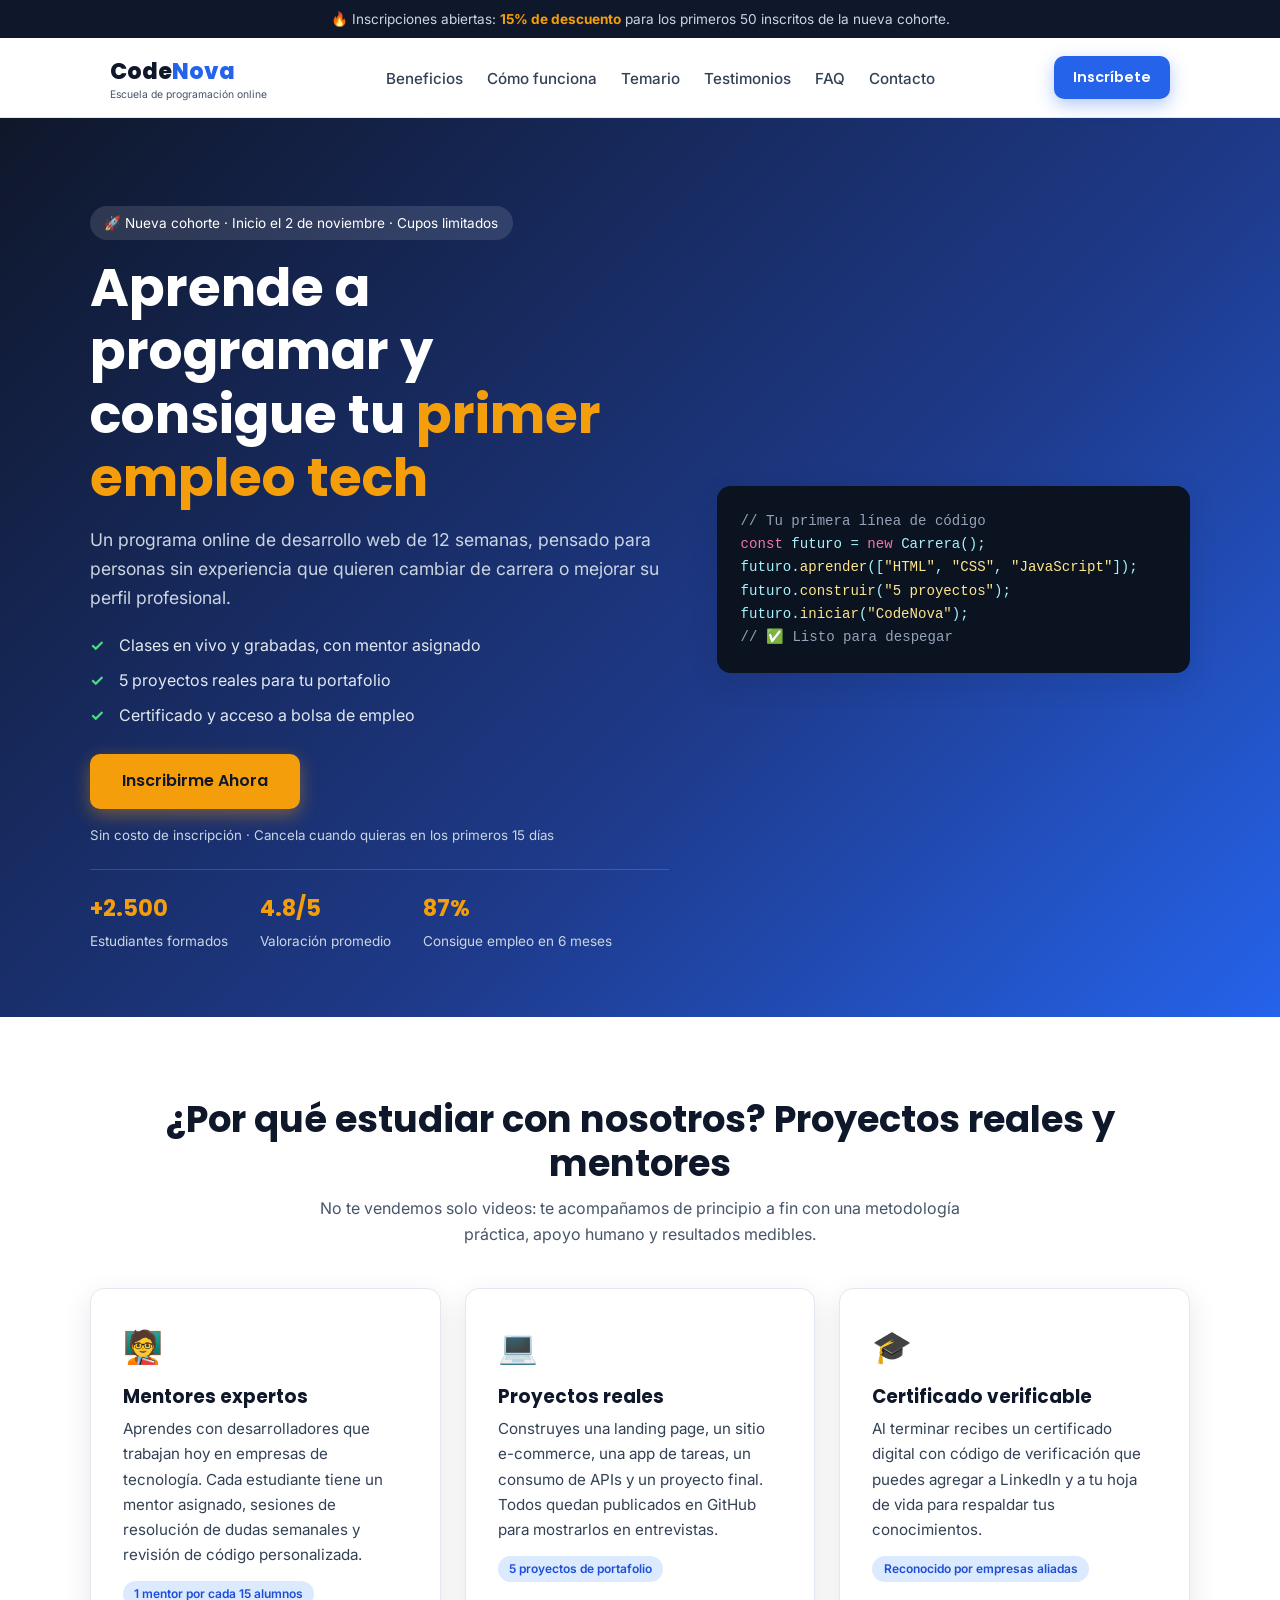
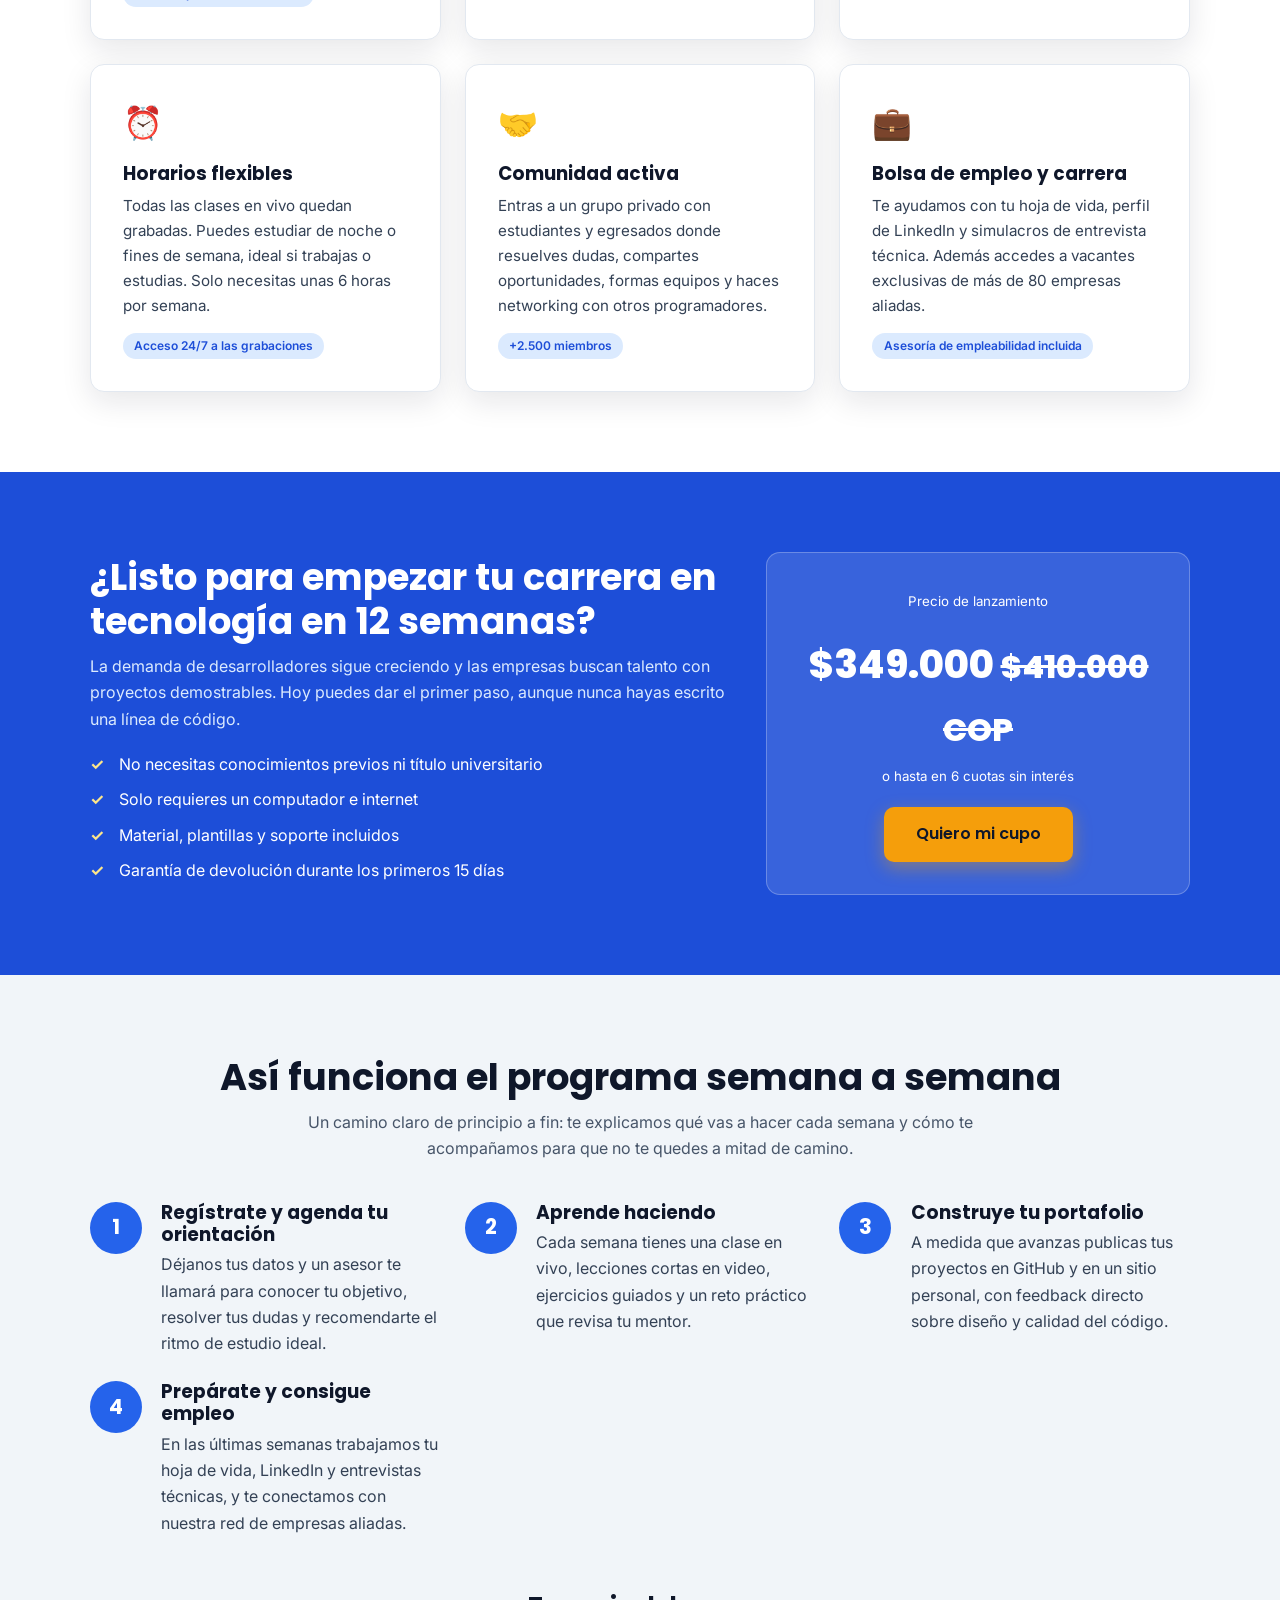
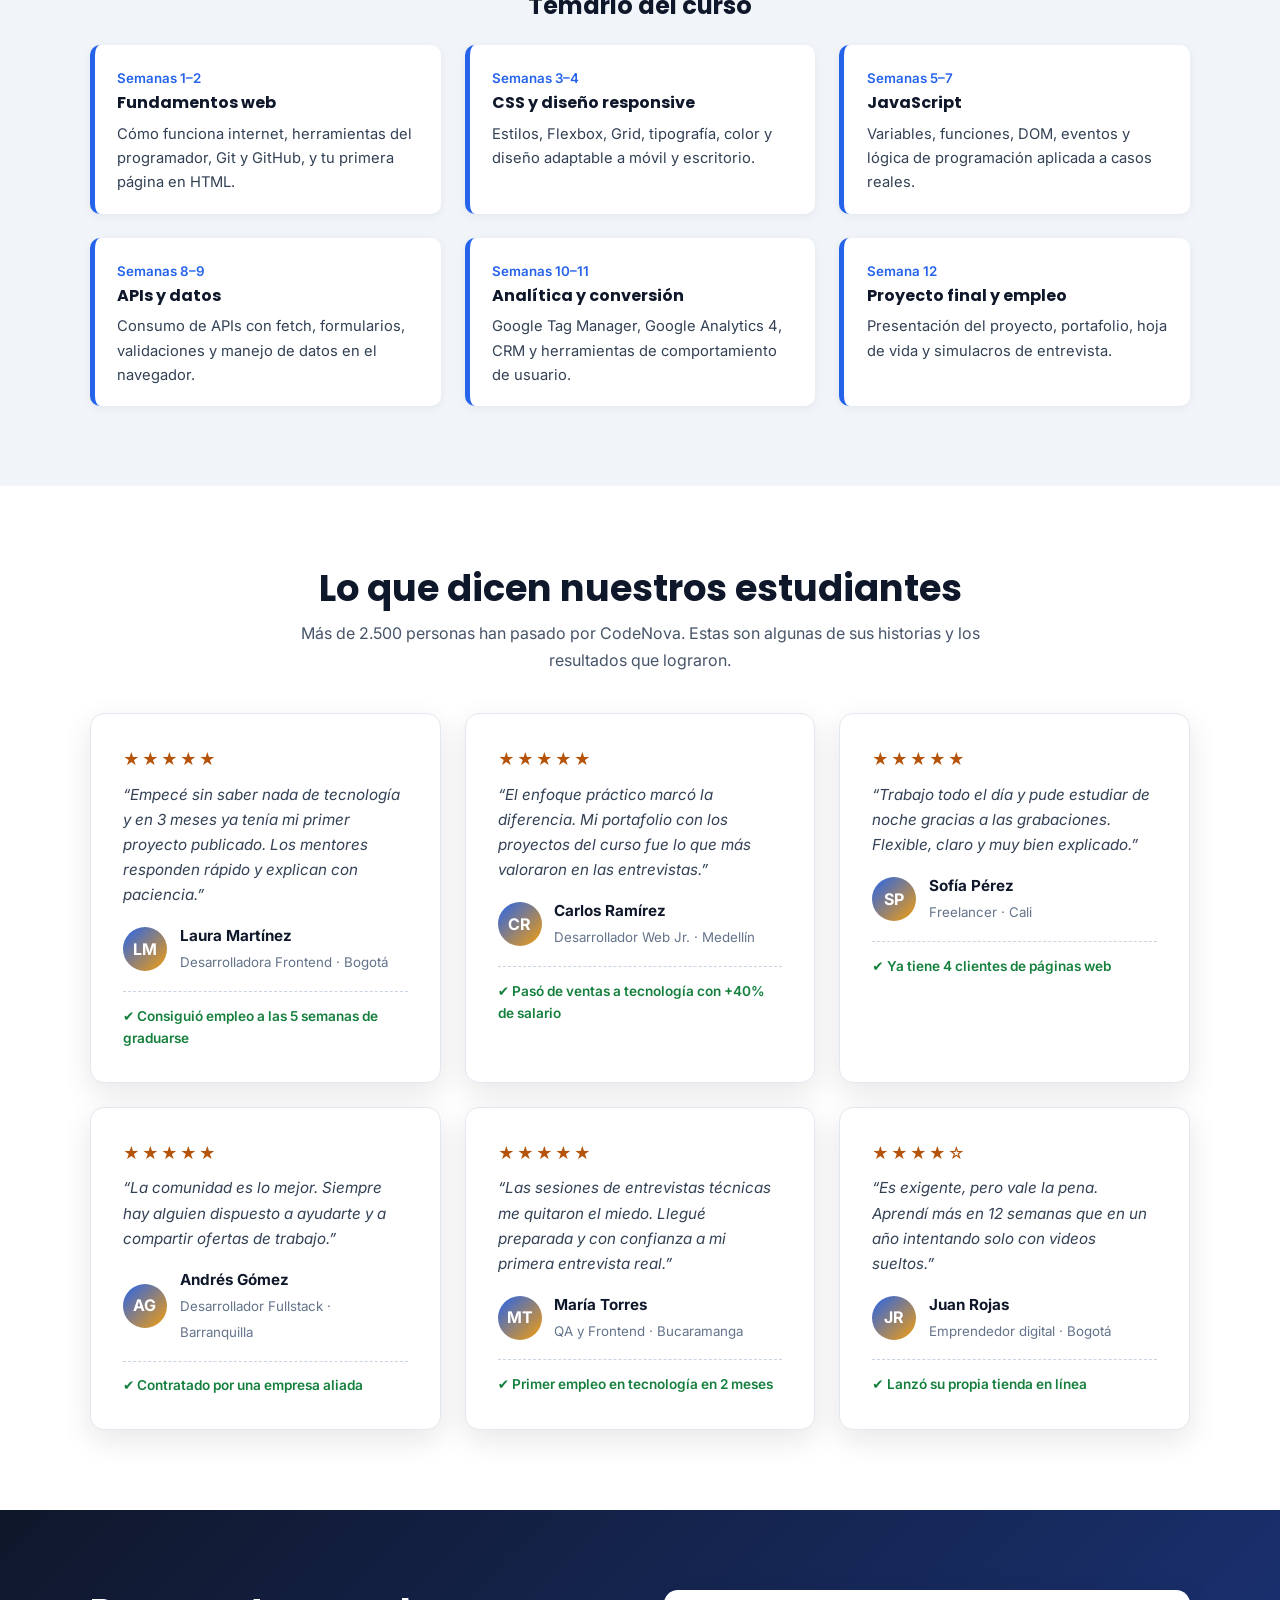
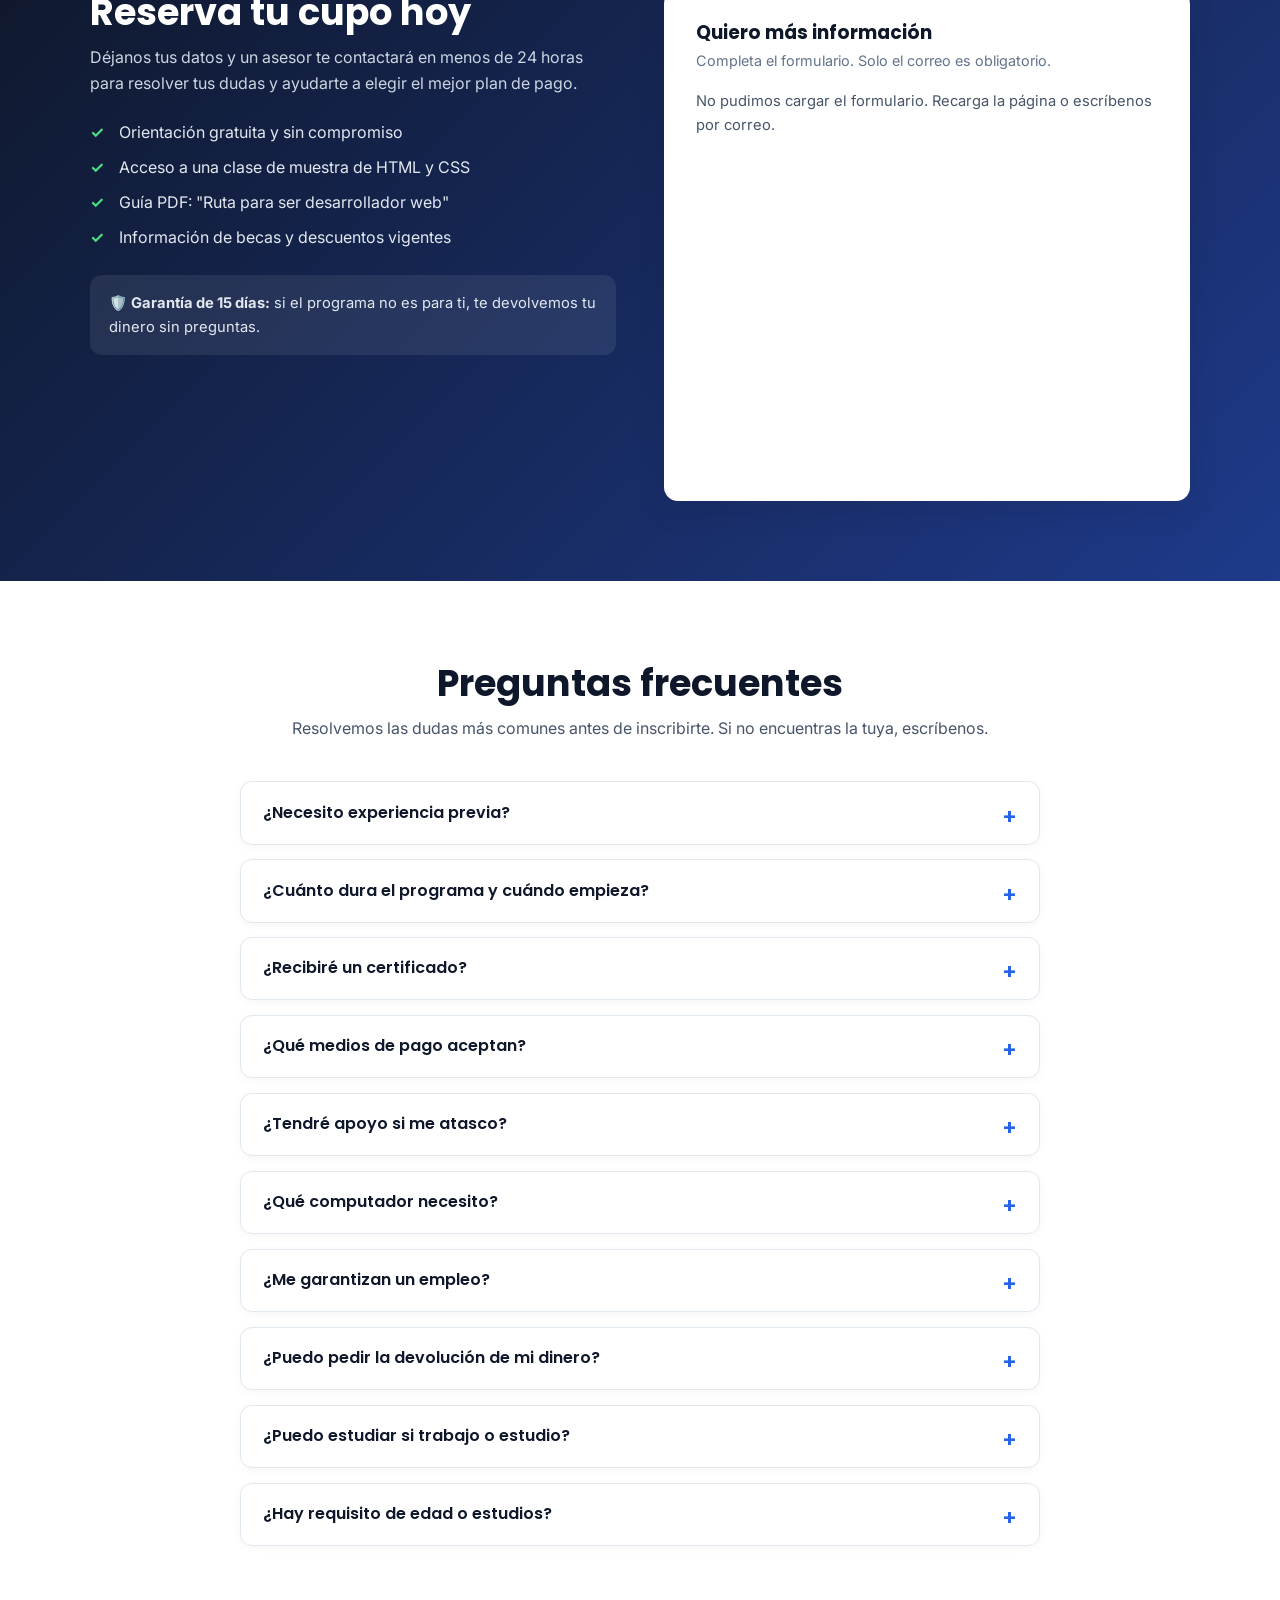
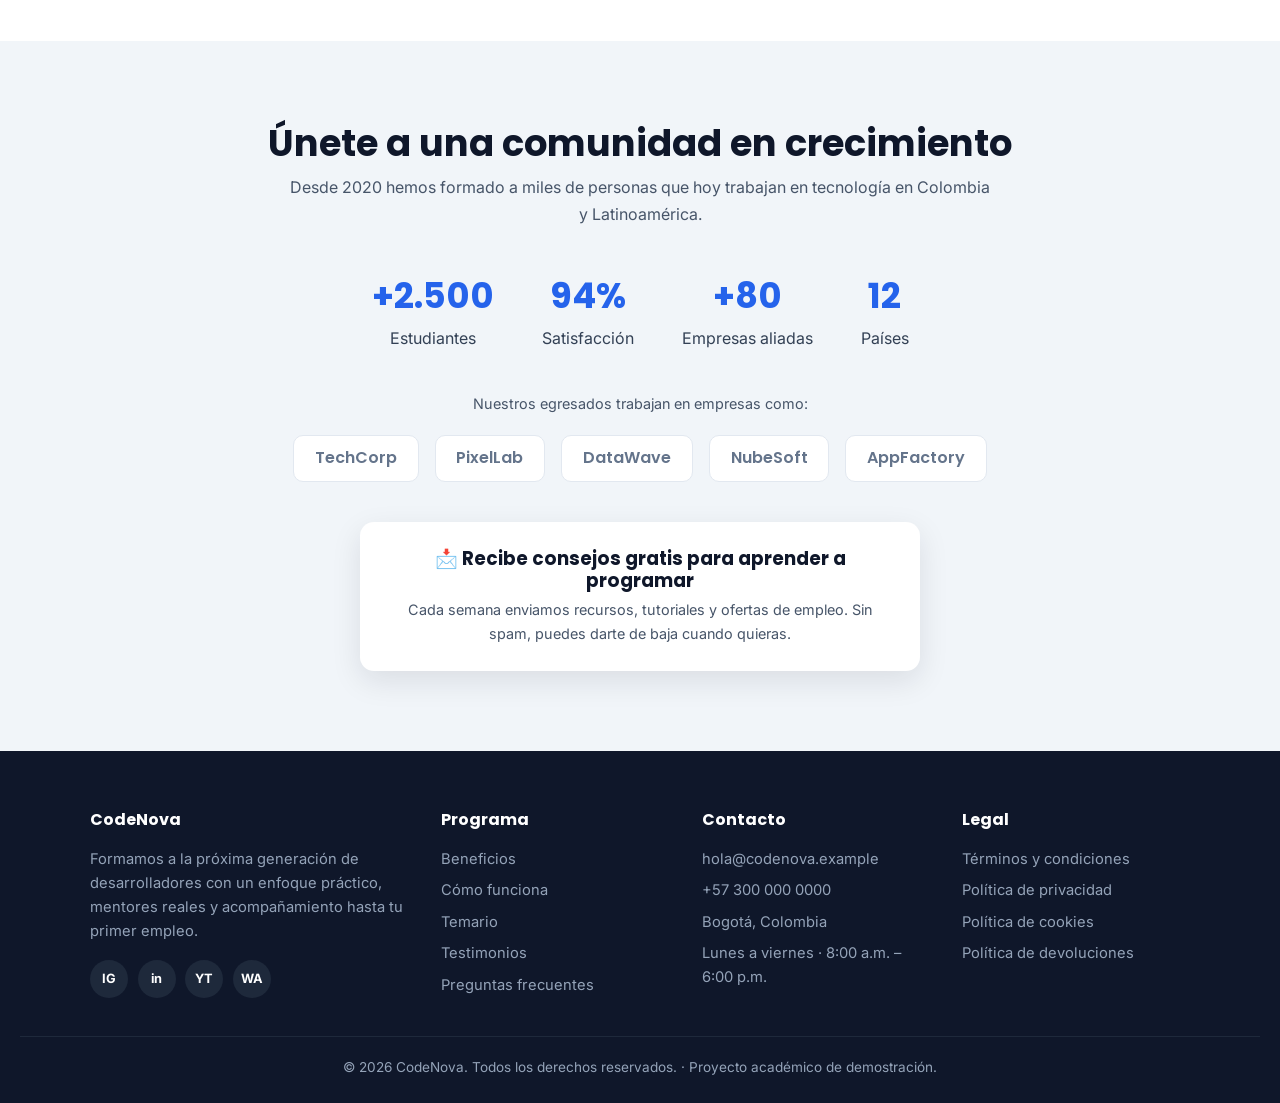
==== commit e74dbba4: "Cambios2" ====
--- a/index.html
+++ b/index.html
@@ -3,8 +3,8 @@
 <head>
   <meta charset="UTF-8">
   <meta name="viewport" content="width=device-width, initial-scale=1.0">
-  <title>CodeNova | Aprende a programar desde cero</title>
-  <meta name="description" content="Curso online de programación web de 12 semanas con proyectos reales, mentores en vivo, certificado y bolsa de empleo. Inscríbete hoy.">
+  <title>CodeNova | Curso para programar en 12 semanas con proyectos y empleo</title>
+  <meta name="description" content="Curso online para aprender a programar en 12 semanas, con unas 6 horas por semana, proyectos reales, mentores en vivo, certificado y bolsa de empleo. Inscríbete hoy.">
   <meta name="robots" content="index, follow, max-image-preview:large">
   <meta name="author" content="CodeNova">
   <meta name="theme-color" content="#2563eb">
@@ -23,8 +23,8 @@
   <meta property="og:site_name" content="CodeNova">
   <meta property="og:locale" content="es_CO">
   <meta property="og:url" content="https://1014739596.github.io/lading-page-project/">
-  <meta property="og:title" content="CodeNova | Aprende a programar desde cero">
-  <meta property="og:description" content="Curso online de programación web de 12 semanas con proyectos reales, mentores en vivo, certificado y bolsa de empleo. Inscríbete hoy.">
+  <meta property="og:title" content="CodeNova | Curso para programar en 12 semanas con proyectos y empleo">
+  <meta property="og:description" content="Curso online para aprender a programar en 12 semanas, con unas 6 horas por semana, proyectos reales, mentores en vivo, certificado y bolsa de empleo. Inscríbete hoy.">
   <meta property="og:image" content="https://1014739596.github.io/lading-page-project/img/og-image.png">
   <meta property="og:image:width" content="1200">
   <meta property="og:image:height" content="630">
@@ -32,8 +32,8 @@
 
   <!-- Twitter / X -->
   <meta name="twitter:card" content="summary_large_image">
-  <meta name="twitter:title" content="CodeNova | Aprende a programar desde cero">
-  <meta name="twitter:description" content="Curso online de programación web de 12 semanas con proyectos reales, mentores en vivo, certificado y bolsa de empleo. Inscríbete hoy.">
+  <meta name="twitter:title" content="CodeNova | Curso para programar en 12 semanas con proyectos y empleo">
+  <meta name="twitter:description" content="Curso online para aprender a programar en 12 semanas, con unas 6 horas por semana, proyectos reales, mentores en vivo, certificado y bolsa de empleo. Inscríbete hoy.">
   <meta name="twitter:image" content="https://1014739596.github.io/lading-page-project/img/og-image.png">
   <meta name="twitter:image:alt" content="CodeNova: aprende a programar y consigue tu primer empleo tech">
 
@@ -43,7 +43,8 @@
   <link rel="stylesheet" href="https://fonts.googleapis.com/css2?family=Poppins:wght@600;700;800&amp;family=Inter:wght@400;500;600;700&amp;display=swap" media="print" onload="this.media='all'">
   <noscript><link rel="stylesheet" href="https://fonts.googleapis.com/css2?family=Poppins:wght@600;700;800&amp;family=Inter:wght@400;500;600;700&amp;display=swap"></noscript>
 
-  <link rel="stylesheet" href="css/style.css">
+  <!-- Estilos en línea (generados desde css/style.css) para que no bloqueen el render -->
+  <style>:root{--primary:#2563eb;--primary-dark:#1d4ed8;--accent:#f59e0b;--dark:#0f172a;--text:#334155;--light:#f1f5f9;--white:#fff;--radius:14px;--shadow:0 10px 30px rgba(15,23,42,.10)}*{box-sizing:border-box;margin:0;padding:0}html{scroll-behavior:smooth}body{font-family:'Inter',system-ui,-apple-system,'Segoe UI',Arial,sans-serif;color:var(--text);line-height:1.65;background:var(--white)}h1,h2,h3{font-family:'Poppins','Segoe UI',Arial,sans-serif;color:var(--dark);line-height:1.2}h2{font-size:clamp(1.6rem,3vw,2.3rem);text-align:center;margin-bottom:.6rem}.sub{text-align:center;max-width:700px;margin:0 auto 2.5rem;color:#475569}section{padding:5rem 1.25rem}.container{max-width:1100px;margin:0 auto}.grid{display:grid;gap:1.5rem}.g2{grid-template-columns:repeat(auto-fit,minmax(320px,1fr))}.g3{grid-template-columns:repeat(auto-fit,minmax(260px,1fr))}.g4{grid-template-columns:repeat(auto-fit,minmax(220px,1fr))}.btn{display:inline-block;background:var(--primary);color:#fff;font-family:'Poppins',sans-serif;font-weight:600;padding:.9rem 2rem;border-radius:10px;text-decoration:none;border:none;cursor:pointer;font-size:1rem;box-shadow:0 6px 18px rgba(37,99,235,.35);transition:.2s}.btn:hover{background:var(--primary-dark);transform:translateY(-2px)}.btn.alt{background:var(--accent);box-shadow:0 6px 18px rgba(245,158,11,.4);color:var(--dark)}.checks{list-style:none}.checks li{padding-left:1.8rem;position:relative;margin-bottom:.55rem}.checks li::before{content:'✓';position:absolute;left:0;color:#15803d;font-weight:700}.topbar{background:var(--dark);color:#cbd5e1;text-align:center;font-size:.85rem;padding:.5rem 1rem}.topbar b{color:var(--accent)}header{position:sticky;top:0;z-index:50;background:rgba(255,255,255,.95);backdrop-filter:blur(8px);border-bottom:1px solid #e2e8f0}.nav{display:flex;align-items:center;justify-content:space-between;max-width:1100px;margin:0 auto;padding:.9rem 1.25rem}.logo{font-family:'Poppins',sans-serif;font-weight:800;font-size:1.4rem;color:var(--dark);text-decoration:none}.logo span{color:var(--primary)}.logo small{display:block;font-family:'Inter',sans-serif;font-weight:400;font-size:.65rem;color:#475569;margin-top:-4px}nav ul{display:flex;gap:1.5rem;list-style:none}nav a{text-decoration:none;color:var(--text);font-weight:500;font-size:.95rem}nav a:hover{color:var(--primary)}@media(max-width:860px){nav ul{display:none}}.hero{background:linear-gradient(135deg,#0f172a 0%,#1e3a8a 60%,#2563eb 100%);color:#fff;padding:5.5rem 1.25rem 4rem}.hero .container{display:grid;grid-template-columns:1.1fr .9fr;gap:3rem;align-items:center}.hero h1{color:#fff;font-size:clamp(2rem,5vw,3.3rem);margin-bottom:1rem}.hero h1 em{font-style:normal;color:var(--accent)}.hero p{font-size:1.1rem;color:#cbd5e1;margin-bottom:1.2rem}.hero .checks li{color:#e2e8f0}.hero .checks li::before{color:#4ade80}.badge{display:inline-block;background:rgba(255,255,255,.12);padding:.35rem .9rem;border-radius:99px;font-size:.85rem;margin-bottom:1rem}.hero-actions{display:flex;gap:1rem;align-items:center;flex-wrap:wrap;margin-top:1.6rem}.hero-actions small{color:#cbd5e1}.code-card{background:#0b1220;border-radius:var(--radius);padding:1.5rem;font-family:monospace;font-size:.88rem;color:#a5f3fc;box-shadow:var(--shadow)}.code-card .c{color:#94a3b8}.code-card .k{color:#f472b6}.code-card .s{color:#fde68a}.hero-stats{display:flex;gap:2rem;flex-wrap:wrap;margin-top:1.4rem;padding-top:1.2rem;border-top:1px solid rgba(255,255,255,.15)}.hero-stats b{display:block;font-family:'Poppins',sans-serif;font-size:1.4rem;color:var(--accent)}.hero-stats span{font-size:.85rem;color:#cbd5e1}@media(max-width:860px){.hero .container{grid-template-columns:1fr}}.card{background:#fff;border-radius:var(--radius);padding:2rem;box-shadow:var(--shadow);border:1px solid #e2e8f0}.card .ico{font-size:2rem;margin-bottom:.8rem}.card h3{margin-bottom:.5rem;font-size:1.15rem}.card p{font-size:.95rem}.tag{display:inline-block;background:#dbeafe;color:var(--primary-dark);font-size:.75rem;font-weight:600;padding:.2rem .7rem;border-radius:99px;margin-top:.9rem}.cta{background:var(--primary-dark);color:#fff}.cta .container{display:grid;grid-template-columns:1.2fr .8fr;gap:2.5rem;align-items:center}.cta h2{color:#fff;text-align:left}.cta p{color:#dbeafe;margin-bottom:1.2rem}.cta .checks li{color:#fff}.cta .checks li::before{color:#fde68a}.cta-box{background:rgba(255,255,255,.12);border:1px solid rgba(255,255,255,.25);border-radius:var(--radius);padding:2rem;text-align:center}.cta-box .price{font-family:'Poppins',sans-serif;font-size:2.4rem;font-weight:800;color:#fff}.cta-box s{color:#fff}.cta-box small{display:block;color:#fff;margin:.4rem 0 1.2rem}.cta-box .old-price{display:inline;margin:0}@media(max-width:860px){.cta .container{grid-template-columns:1fr}}.steps{background:var(--light)}.step{display:flex;gap:1.2rem;align-items:flex-start}.num{flex:0 0 52px;height:52px;border-radius:50%;background:var(--primary);color:#fff;display:grid;place-items:center;font-family:'Poppins',sans-serif;font-weight:700;font-size:1.3rem}.step h3{margin-bottom:.3rem}.temario{margin-top:3.5rem}.temario h3{text-align:center;font-size:1.5rem;margin-bottom:1.5rem}.mod{background:#fff;border-left:5px solid var(--primary);border-radius:10px;padding:1.2rem 1.4rem;box-shadow:0 2px 8px rgba(15,23,42,.06)}.mod h4{font-family:'Poppins',sans-serif;color:var(--dark);margin-bottom:.3rem}.mod small{color:var(--primary);font-weight:600}.mod p{font-size:.92rem;margin-top:.3rem}.quote{font-style:italic;margin-bottom:1rem}.stars{color:#b45309;letter-spacing:2px;margin-bottom:.6rem}.who{display:flex;align-items:center;gap:.8rem}.avatar{width:44px;height:44px;border-radius:50%;background:linear-gradient(135deg,var(--primary),var(--accent));display:grid;place-items:center;color:#fff;font-weight:700}.who strong{display:block;color:var(--dark);font-size:.95rem}.who small{color:#64748b}.result{margin-top:1rem;padding-top:.8rem;border-top:1px dashed #cbd5e1;font-size:.85rem;color:#15803d;font-weight:600}.cta2{background:linear-gradient(135deg,#0f172a,#1e3a8a);color:#fff}.cta2 .container{display:grid;grid-template-columns:1fr 1fr;gap:3rem;align-items:start}.cta2 h2{color:#fff;text-align:left}.cta2 .lead{color:#cbd5e1;margin-bottom:1.4rem}.cta2 .checks li{color:#e2e8f0}.cta2 .checks li::before{color:#4ade80}.guarantee{margin-top:1.5rem;background:rgba(255,255,255,.08);border-radius:12px;padding:1rem 1.2rem;font-size:.92rem;color:#e2e8f0}.form-box{background:#fff;border-radius:var(--radius);padding:2rem;box-shadow:var(--shadow);color:var(--text)}.form-box h3{margin-bottom:.3rem}.form-box>p{font-size:.9rem;margin-bottom:1rem;color:#64748b}@media(max-width:860px){.cta2 .container{grid-template-columns:1fr}}.faq-wrap{max-width:800px;margin:0 auto}details{background:#fff;border:1px solid #e2e8f0;border-radius:12px;padding:1.1rem 1.4rem;margin-bottom:.9rem;box-shadow:0 2px 8px rgba(15,23,42,.04)}summary{cursor:pointer;font-weight:600;color:var(--dark);font-family:'Poppins',sans-serif;list-style:none;padding-right:1.5rem}summary::-webkit-details-marker{display:none}summary::after{content:'+';float:right;margin-right:-1.5rem;font-size:1.3rem;color:var(--primary)}details[open] summary::after{content:'–'}details p{margin-top:.8rem}.prefooter{background:var(--light);text-align:center}.prefooter .stats{display:flex;justify-content:center;gap:3rem;flex-wrap:wrap;margin-bottom:2.5rem}.prefooter .stats b{display:block;font-family:'Poppins',sans-serif;font-size:2.2rem;color:var(--primary)}.logos{display:flex;justify-content:center;gap:1rem;flex-wrap:wrap;margin:1.2rem 0 2.5rem}.logos span{background:#fff;border:1px solid #e2e8f0;border-radius:10px;padding:.6rem 1.3rem;font-family:'Poppins',sans-serif;font-weight:600;color:#64748b}.newsletter{max-width:560px;margin:0 auto;background:#fff;border-radius:var(--radius);padding:1.6rem;box-shadow:var(--shadow)}.newsletter h3{margin-bottom:.4rem;font-size:1.15rem}footer{background:var(--dark);color:#94a3b8;padding:3.5rem 1.25rem 1.5rem}.foot{display:grid;grid-template-columns:1.4fr 1fr 1fr 1fr;gap:2rem;max-width:1100px;margin:0 auto 2rem}footer h4{color:#fff;margin-bottom:.8rem;font-family:'Poppins',sans-serif}footer p{font-size:.92rem}footer a{display:block;color:#94a3b8;text-decoration:none;margin-bottom:.45rem;font-size:.92rem}footer a:hover{color:#fff}.social{display:flex;gap:.6rem;margin-top:1rem}footer .foot-line{display:block;color:#94a3b8;margin-bottom:.45rem;font-size:.92rem}.social a{width:38px;height:38px;border-radius:50%;background:#1e293b;display:grid;place-items:center;color:#fff;font-size:.8rem;font-weight:700;margin:0}.copy{text-align:center;border-top:1px solid #1e293b;padding-top:1.2rem;font-size:.85rem}@media(max-width:860px){.foot{grid-template-columns:1fr 1fr}}.btn-sm{padding:.6rem 1.2rem;font-size:.9rem}.muted-sm{color:#475569;font-size:.92rem}.prefooter .muted-sm{font-size:.9rem}.skip-link{position:absolute;left:-9999px;top:0;z-index:100;background:var(--dark);color:#fff;padding:.7rem 1.2rem;border-radius:0 0 10px 0;font-weight:600;text-decoration:none}.skip-link:focus{left:0}:focus-visible{outline:3px solid var(--accent);outline-offset:3px;border-radius:4px}.btn:focus-visible{outline-color:var(--dark)}.form-slot{min-height:380px}@media(prefers-reduced-motion:reduce){html{scroll-behavior:auto}.btn{transition:none}}section{scroll-margin-top:90px}</style>
 
   <!-- Datos estructurados (schema.org) -->
   <script type="application/ld+json">
@@ -271,7 +272,7 @@
     <!-- ============ 3. BENEFICIOS ============ -->
     <section id="beneficios">
       <div class="container">
-        <h2>¿Por qué estudiar con nosotros?</h2>
+        <h2>¿Por qué estudiar con nosotros? Proyectos reales y mentores</h2>
         <p class="sub">No te vendemos solo videos: te acompañamos de principio a fin con una metodología práctica, apoyo humano y resultados medibles.</p>
         <div class="grid g3">
           <div class="card"><div class="ico" aria-hidden="true">🧑‍🏫</div><h3>Mentores expertos</h3><p>Aprendes con desarrolladores que trabajan hoy en empresas de tecnología. Cada estudiante tiene un mentor asignado, sesiones de resolución de dudas semanales y revisión de código personalizada.</p><span class="tag">1 mentor por cada 15 alumnos</span></div>
@@ -288,7 +289,7 @@
     <section class="cta" id="cta-1">
       <div class="container">
         <div>
-          <h2>¿Listo para empezar tu carrera en tecnología?</h2>
+          <h2>¿Listo para empezar tu carrera en tecnología en 12 semanas?</h2>
           <p>La demanda de desarrolladores sigue creciendo y las empresas buscan talento con proyectos demostrables. Hoy puedes dar el primer paso, aunque nunca hayas escrito una línea de código.</p>
           <ul class="checks">
             <li>No necesitas conocimientos previos ni título universitario</li>
@@ -309,7 +310,7 @@
     <!-- ============ 5. EXPLICACIÓN ============ -->
     <section class="steps" id="como-funciona">
       <div class="container">
-        <h2>Así funciona el programa</h2>
+        <h2>Así funciona el programa semana a semana</h2>
         <p class="sub">Un camino claro de principio a fin: te explicamos qué vas a hacer cada semana y cómo te acompañamos para que no te quedes a mitad de camino.</p>
         <div class="grid g2">
           <div class="step"><div class="num">1</div><div><h3>Regístrate y agenda tu orientación</h3><p>Déjanos tus datos y un asesor te llamará para conocer tu objetivo, resolver tus dudas y recomendarte el ritmo de estudio ideal.</p></div></div>
